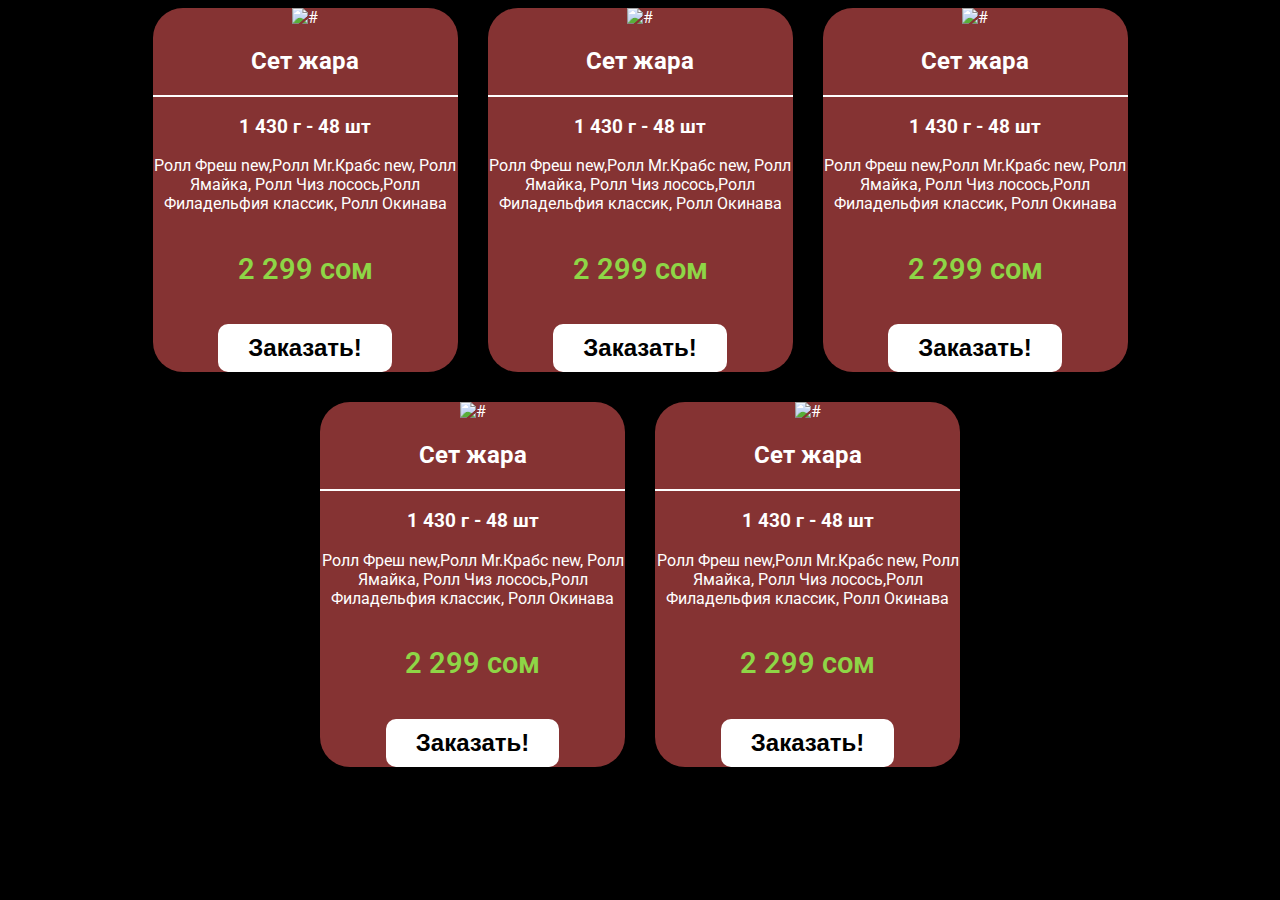
==== assets/html/catalog.html @ abd8f3fb "add catalog" ====
<!DOCTYPE html>
<html lang="en">

<head>
    <meta charset="UTF-8">
    <meta name="viewport" content="width=device-width, initial-scale=1.0">
    <title>Document</title>
    <link rel="stylesheet" href="../../css/style.css">
</head>

<body>
    <section class="catalog">
        <div class="container">
            <div class="catalog__content">
                <div class="catalog__set">
                    <img src="https://sushivesla.kg/assets/images/products/75/small/thumb-114-goods-photo-big-removebg-preview.png"
                        alt="#">
                    <h2>Сет жара</h2>
                    <div class="line"></div>
                    <h3>1 430 г - 48 шт</h3>
                    <p>Ролл Фреш new,Ролл Mr.Крабс new, Ролл Ямайка, Ролл Чиз лосось,Ролл Филадельфия классик, Ролл
                        Окинава</p>
                    <h4>2 299 сом</h4>
                    <button>Заказать!</button>
                </div>
                <div class="catalog__set">
                    <img src="https://sushivesla.kg/assets/images/products/75/small/thumb-114-goods-photo-big-removebg-preview.png"
                        alt="#">
                    <h2>Сет жара</h2>
                    <div class="line"></div>
                    <h3>1 430 г - 48 шт</h3>
                    <p>Ролл Фреш new,Ролл Mr.Крабс new, Ролл Ямайка, Ролл Чиз лосось,Ролл Филадельфия классик, Ролл
                        Окинава</p>
                    <h4>2 299 сом</h4>
                    <button>Заказать!</button>
                </div>
                <div class="catalog__set">
                    <img src="https://sushivesla.kg/assets/images/products/75/small/thumb-114-goods-photo-big-removebg-preview.png"
                        alt="#">
                    <h2>Сет жара</h2>
                    <div class="line"></div>
                    <h3>1 430 г - 48 шт</h3>
                    <p>Ролл Фреш new,Ролл Mr.Крабс new, Ролл Ямайка, Ролл Чиз лосось,Ролл Филадельфия классик, Ролл
                        Окинава</p>
                    <h4>2 299 сом</h4>
                    <button>Заказать!</button>
                </div>

                <div class="catalog__set">
                    <img src="https://sushivesla.kg/assets/images/products/75/small/thumb-114-goods-photo-big-removebg-preview.png"
                        alt="#">
                    <h2>Сет жара</h2>
                    <div class="line"></div>
                    <h3>1 430 г - 48 шт</h3>
                    <p>Ролл Фреш new,Ролл Mr.Крабс new, Ролл Ямайка, Ролл Чиз лосось,Ролл Филадельфия классик, Ролл
                        Окинава</p>
                    <h4>2 299 сом</h4>
                    <button>Заказать!</button>
                </div>
                <div class="catalog__set">
                    <img src="https://sushivesla.kg/assets/images/products/75/small/thumb-114-goods-photo-big-removebg-preview.png"
                        alt="#">
                    <h2>Сет жара</h2>
                    <div class="line"></div>
                    <h3>1 430 г - 48 шт</h3>
                    <p>Ролл Фреш new,Ролл Mr.Крабс new, Ролл Ямайка, Ролл Чиз лосось,Ролл Филадельфия классик, Ролл
                        Окинава</p>
                    <h4>2 299 сом</h4>
                    <button>Заказать!</button>
                </div>
            </div>
        </div>
    </section>
</body>

</html>
---- css/style.css ----
@import url("https://fonts.googleapis.com/css2?family=Roboto:ital,wght@0,100;0,300;0,400;0,500;0,700;0,900;1,100;1,300;1,400;1,500;1,700;1,900&display=swap");
.header {
  text-align: center;
  margin: 50px 0;
}
.header__logo {
  border-radius: 50%;
  width: 200px;
}
.header__wrapper {
  display: flex;
  flex-direction: column;
  align-items: center;
  gap: 10px;
  margin: 40px 0;
}
.header__wrapper img {
  width: 30px;
  height: 30px;
}
.header__wrapper a {
  width: 100%;
}
.header__wrapper button {
  display: flex;
  justify-content: center;
  align-items: center;
  gap: 20px;
  background: rgb(133, 51, 51);
  padding: 10px 100px;
  font-weight: 600;
  transition: 0.5s;
  width: 100%;
  font-size: 18px;
}
.header__wrapper button:hover {
  background: rgb(80, 30, 30);
}
.header__box {
  display: flex;
  justify-content: center;
  gap: 20px;
}
.header__box a {
  width: 100%;
}
.header__box button {
  display: flex;
  justify-content: center;
  align-items: center;
  gap: 20px;
  background: rgb(133, 51, 51);
  padding: 30px 0;
  font-weight: 600;
  transition: 0.5s;
  width: 100%;
}
.header__box button img {
  width: 50px;
}
.header__box button:hover {
  background: rgb(80, 30, 30);
}
@media (max-width: 470px) {
  .header__box {
    flex-wrap: wrap;
  }
}

body {
  background: #000;
  color: #fff;
  font-family: "Roboto";
}

.container {
  margin: 0 auto;
  max-width: 1720px;
}

button {
  cursor: pointer;
  color: #fff;
  border: none;
  border-radius: 10px;
}

a {
  text-decoration: none;
}

.best {
  margin: 50px 0;
}
.best__wrapper {
  display: flex;
  flex-wrap: wrap;
  justify-content: space-between;
  gap: 10px;
}
.best__info {
  text-align: center;
  background: rgb(133, 51, 51);
  width: 350px;
  padding: 15px 0;
  border-radius: 40px;
}

.questions__info p {
  max-height: 0;
  overflow: hidden;
  transition: max-height 0.3s ease-out, padding 0.3s ease-out;
  padding: 0;
  font-size: 22px;
  margin: 0;
}
.questions__info.active p {
  max-height: 50px;
  padding: 10px 0;
}
.questions__info h4 {
  cursor: pointer;
  font-size: 25px;
}

.catalog__content {
  display: flex;
  gap: 30px;
  flex-wrap: wrap;
  justify-content: center;
}
.catalog__set {
  width: 305px;
  border-radius: 30px;
  background: rgb(133, 51, 51);
  text-align: center;
}
.catalog__set h4 {
  font-size: 29px;
  font-weight: 600;
  color: rgb(142, 214, 70);
}
.catalog__set button {
  background: #fff;
  color: #000;
  font-weight: 700;
  font-size: 24px;
  padding: 10px 30px;
  transition: 0.5s;
}
.catalog__set button:hover {
  background: #000;
  color: #fff;
}
.catalog .line {
  border: solid 1px #fff;
}/*# sourceMappingURL=style.css.map */
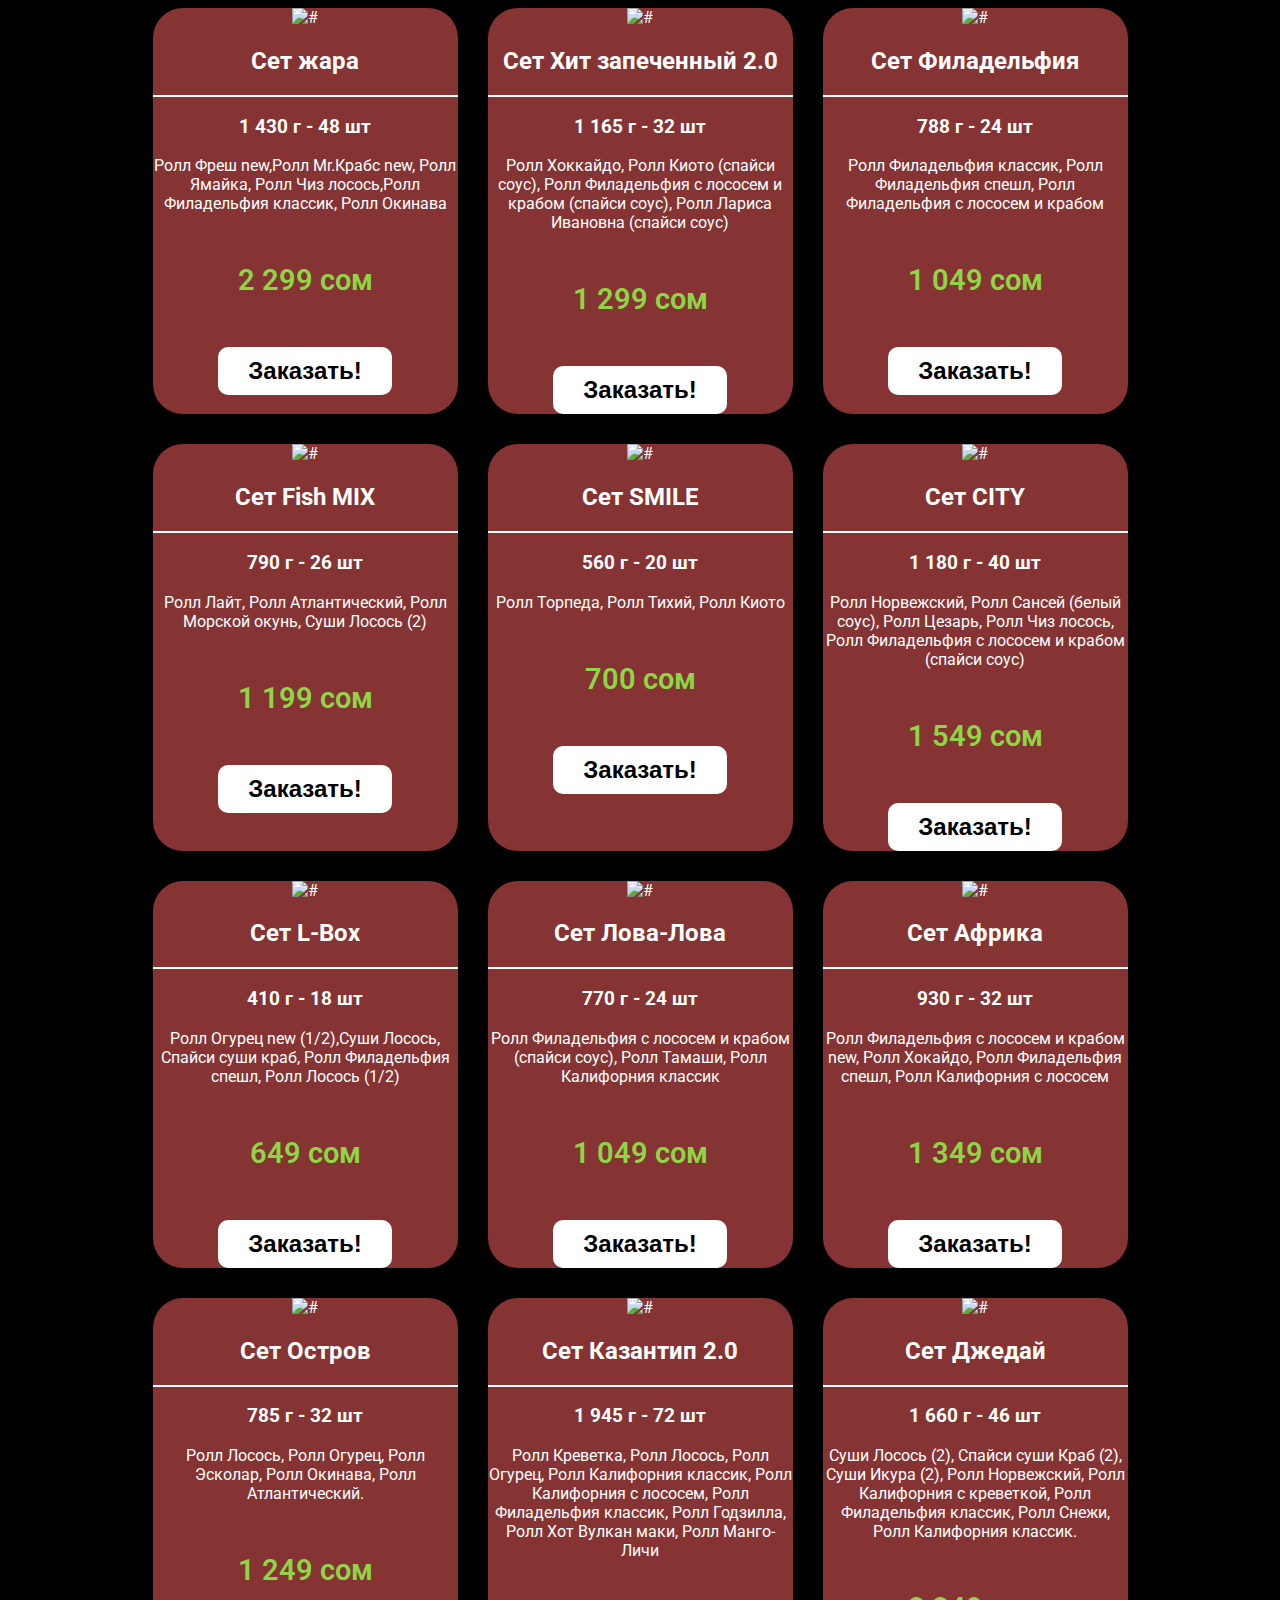
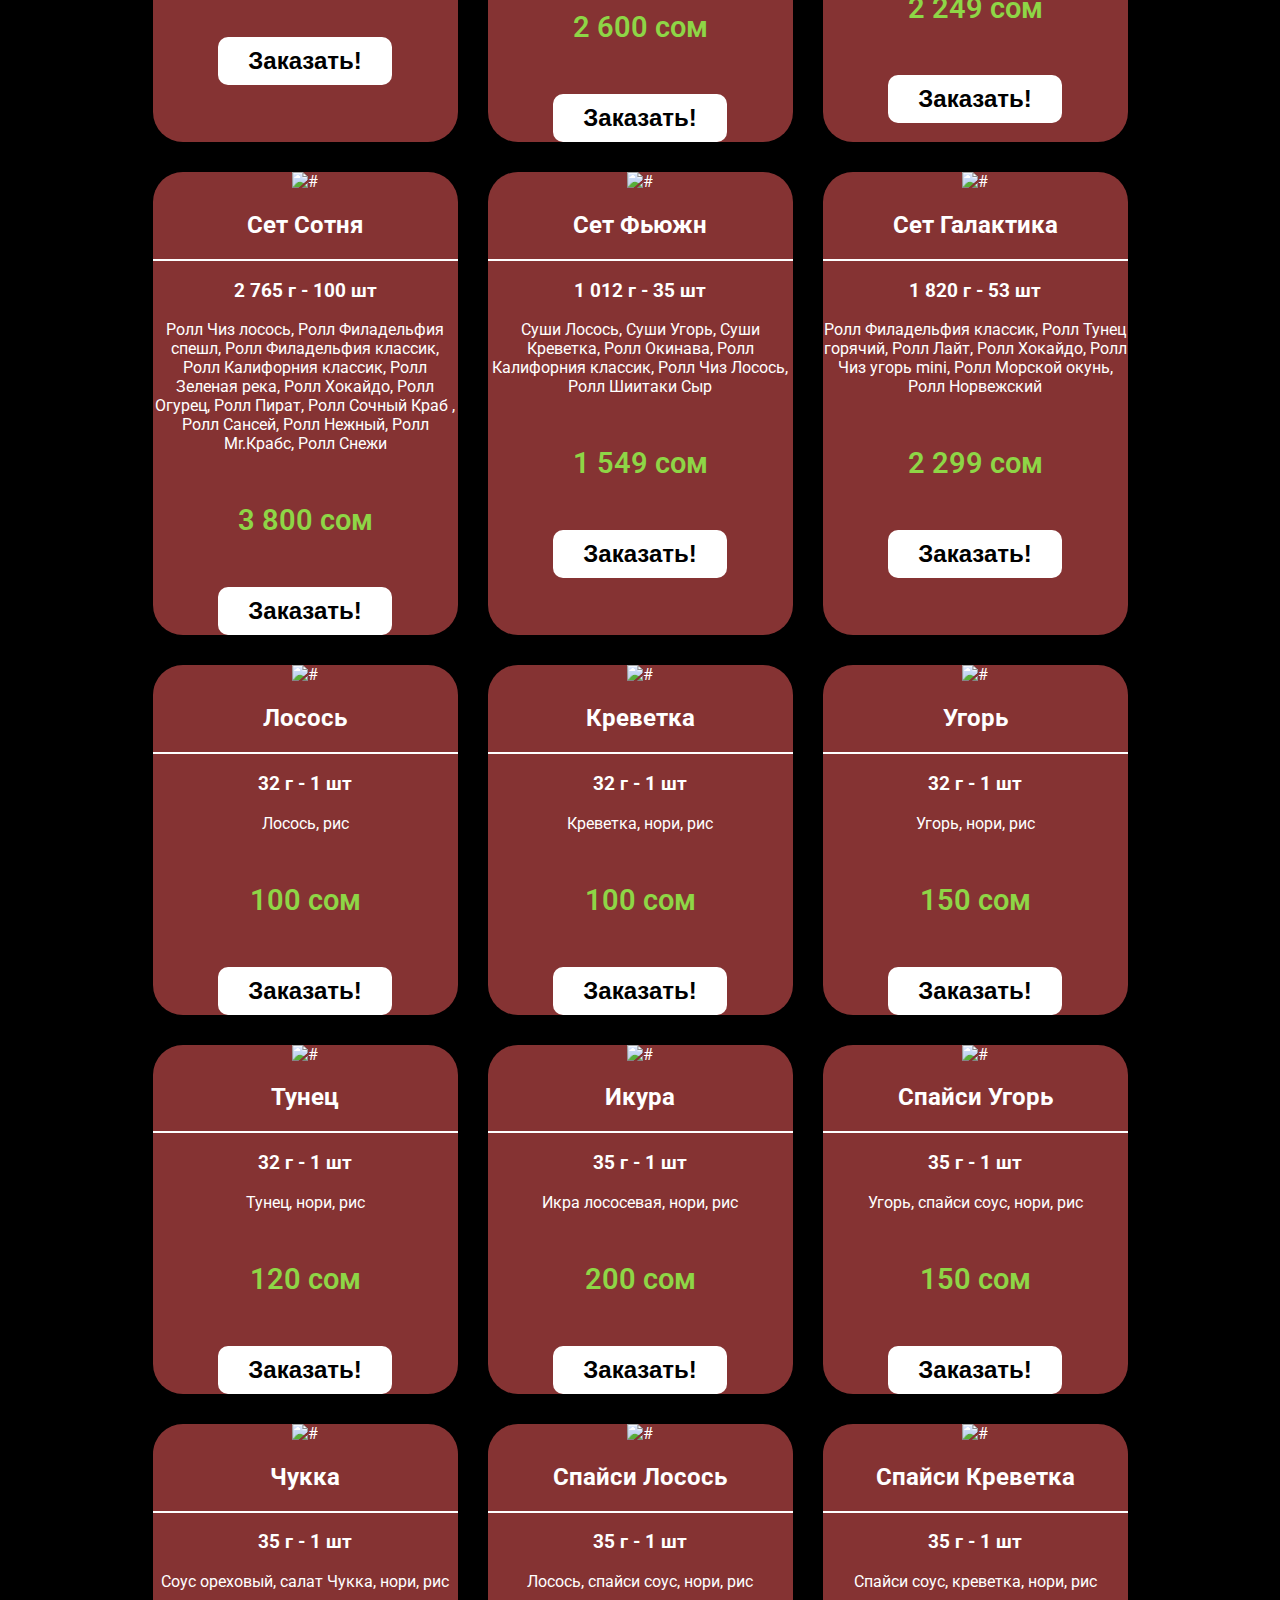
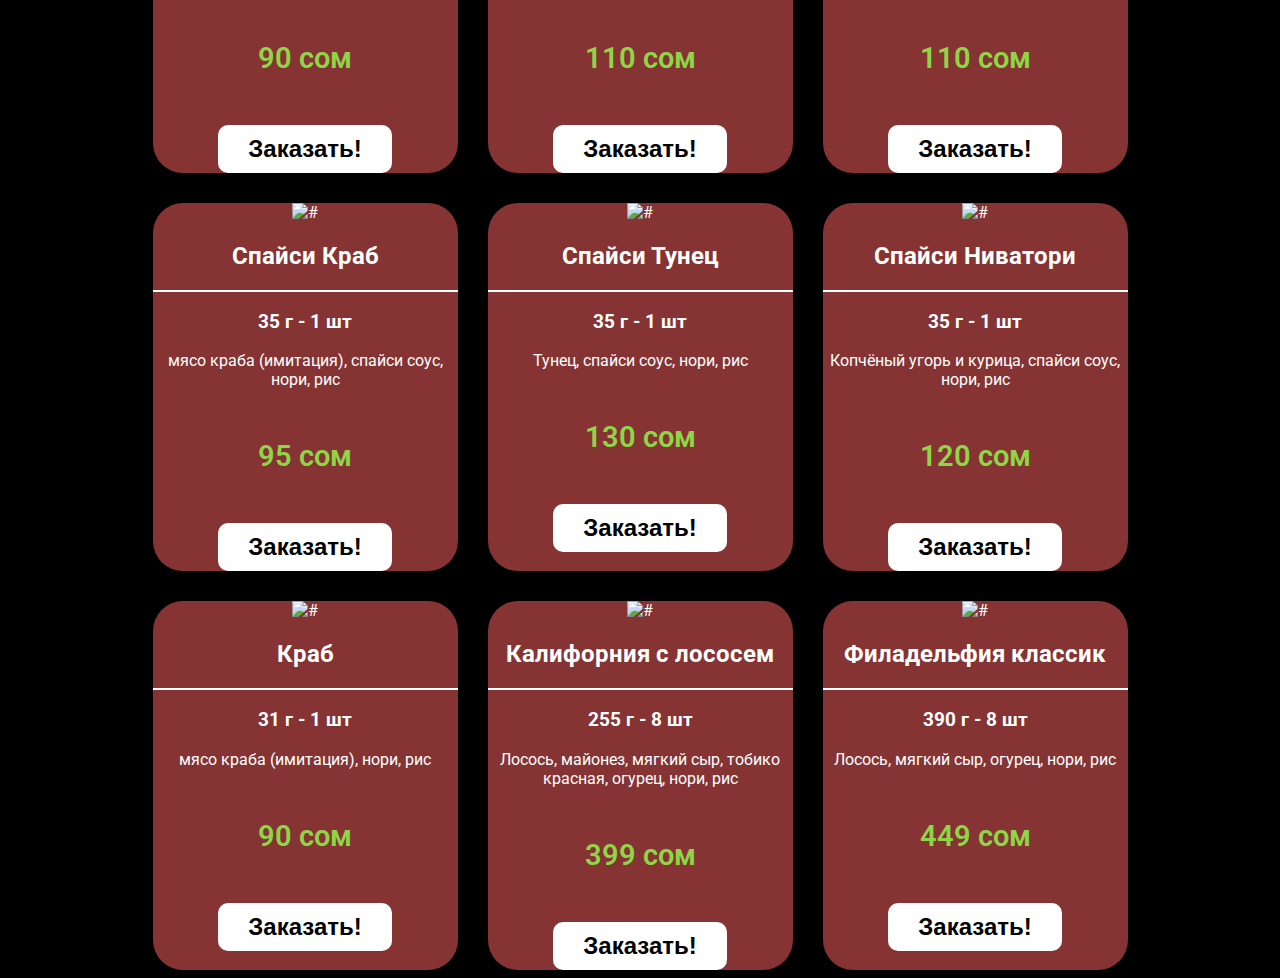
==== commit 6df8a2ab: "add + catalog" ====
--- a/assets/html/catalog.html
+++ b/assets/html/catalog.html
@@ -24,48 +24,293 @@
                     <button>Заказать!</button>
                 </div>
                 <div class="catalog__set">
-                    <img src="https://sushivesla.kg/assets/images/products/75/small/thumb-114-goods-photo-big-removebg-preview.png"
-                        alt="#">
-                    <h2>Сет жара</h2>
-                    <div class="line"></div>
-                    <h3>1 430 г - 48 шт</h3>
-                    <p>Ролл Фреш new,Ролл Mr.Крабс new, Ролл Ямайка, Ролл Чиз лосось,Ролл Филадельфия классик, Ролл
-                        Окинава</p>
+                    <img src="https://sushivesla.kg/assets/images/products/21/small/5cdad0edaa6bd.png"
+                        alt="#">
+                    <h2>Сет Хит запеченный 2.0</h2>
+                    <div class="line"></div>
+                    <h3>1 165 г - 32 шт</h3>
+                    <p>Ролл Хоккайдо, Ролл Киото (спайси соус), Ролл Филадельфия с лососем и крабом (спайси соус), Ролл Лариса Ивановна (спайси соус)</p>
+                    <h4>1 299 сом</h4>
+                    <button>Заказать!</button>
+                </div>
+                <div class="catalog__set">
+                    <img src="https://sushivesla.kg/assets/images/products/22/small/thumb-234-goods-photo-big-removebg-preview.png"
+                        alt="#">
+                    <h2>Сет Филадельфия</h2>
+                    <div class="line"></div>
+                    <h3>788 г - 24 шт</h3>
+                    <p>Ролл Филадельфия классик, Ролл Филадельфия спешл, Ролл Филадельфия с лососем и крабом</p>
+                    <h4>1 049 сом</h4>
+                    <button>Заказать!</button>
+                </div>
+                <div class="catalog__set">
+                    <img src="https://sushivesla.kg/assets/images/products/23/1788065d8bec8185e3cac485a51f8f9b.png"
+                        alt="#">
+                    <h2>Сет Fish MIX</h2>
+                    <div class="line"></div>
+                    <h3>790 г - 26 шт</h3>
+                    <p>Ролл Лайт, Ролл Атлантический, Ролл Морской окунь, Суши Лосось (2)</p>
+                    <h4>1 199 сом</h4>
+                    <button>Заказать!</button>
+                </div>
+                <div class="catalog__set">
+                    <img src="https://sushivesla.kg/assets/images/products/25/thumb-140-goods-photo-big.png"
+                        alt="#">
+                    <h2>Сет SMILE</h2>
+                    <div class="line"></div>
+                    <h3>560 г - 20 шт</h3>
+                    <p>Ролл Торпеда, Ролл Тихий, Ролл Киото</p>
+                    <h4>700 сом</h4>
+                    <button>Заказать!</button>
+                </div>
+                <div class="catalog__set">
+                    <img src="https://sushivesla.kg/assets/images/products/28/76742c3da73b045b7543d9935eb6b8ff.png"
+                        alt="#">
+                    <h2>Сет CITY</h2>
+                    <div class="line"></div>
+                    <h3>1 180 г - 40 шт</h3>
+                    <p>Ролл Норвежский, Ролл Сансей (белый соус), Ролл Цезарь, Ролл Чиз лосось, Ролл Филадельфия с лососем и крабом (спайси соус)</p>
+                    <h4>1 549 сом</h4>
+                    <button>Заказать!</button>
+                </div>
+                <div class="catalog__set">
+                    <img src="https://sushivesla.kg/assets/images/products/70/thumb-228-goods-photo-big-removebg-preview.png"
+                        alt="#">
+                    <h2>Сет L-Box</h2>
+                    <div class="line"></div>
+                    <h3>410 г - 18 шт</h3>
+                    <p>Ролл Огурец new (1/2),Суши Лосось, Спайси суши краб, Ролл Филадельфия спешл, Ролл Лосось (1/2)</p>
+                    <h4>649 сом</h4>
+                    <button>Заказать!</button>
+                </div>
+                <div class="catalog__set">
+                    <img src="https://sushivesla.kg/assets/images/products/71/thumb-230-goods-photo-big-removebg-preview.png"
+                        alt="#">
+                    <h2>Сет Лова-Лова</h2>
+                    <div class="line"></div>
+                    <h3>770 г - 24 шт</h3>
+                    <p>Ролл Филадельфия с лососем и крабом (спайси соус), Ролл Тамаши, Ролл Калифорния классик</p>
+                    <h4>1 049 сом</h4>
+                    <button>Заказать!</button>
+                </div>
+                <div class="catalog__set">
+                    <img src="https://sushivesla.kg/assets/images/products/72/thumb-232-goods-photo-big-removebg-preview.png"
+                        alt="#">
+                    <h2>Сет Африка</h2>
+                    <div class="line"></div>
+                    <h3>930 г - 32 шт</h3>
+                    <p>Ролл Филадельфия с лососем и крабом new, Ролл Хокайдо, Ролл Филадельфия спешл, Ролл Калифорния с лососем</p>
+                    <h4>1 349 сом</h4>
+                    <button>Заказать!</button>
+                </div>
+                <div class="catalog__set">
+                    <img src="https://sushivesla.kg/assets/images/products/73/thumb-99-goods-photo-big-removebg-preview.png"
+                        alt="#">
+                    <h2>Сет Остров</h2>
+                    <div class="line"></div>
+                    <h3>785 г - 32 шт</h3>
+                    <p>Ролл Лосось, Ролл Огурец, Ролл Эсколар, Ролл Окинава, Ролл Атлантический.</p>
+                    <h4>1 249 сом</h4>
+                    <button>Заказать!</button>
+                </div>
+                <div class="catalog__set">
+                    <img src="https://sushivesla.kg/assets/images/products/76/thumb-266-goods-photo-big-removebg-preview.png"
+                        alt="#">
+                    <h2>Сет Казантип 2.0</h2>
+                    <div class="line"></div>
+                    <h3>1 945 г - 72 шт</h3>
+                    <p>Ролл Креветка, Ролл Лосось, Ролл Огурец, Ролл Калифорния классик, Ролл Калифорния с лососем, Ролл Филадельфия классик, Ролл Годзилла, Ролл Хот Вулкан маки, Ролл Манго-Личи</p>
+                    <h4>2 600 сом</h4>
+                    <button>Заказать!</button>
+                </div>
+                <div class="catalog__set">
+                    <img src="https://sushivesla.kg/assets/images/products/77/thumb-117-goods-photo-big-removebg-preview.png"
+                        alt="#">
+                    <h2>Сет Джедай</h2>
+                    <div class="line"></div>
+                    <h3>1 660 г - 46 шт</h3>
+                    <p>Суши Лосось (2), Спайси суши Краб (2), Суши Икура (2), Ролл Норвежский, Ролл Калифорния с креветкой, Ролл Филадельфия классик, Ролл Снежи, Ролл Калифорния классик.</p>
+                    <h4>2 249 сом</h4>
+                    <button>Заказать!</button>
+                </div>
+                <div class="catalog__set">
+                    <img src="https://sushivesla.kg/assets/images/products/79/thumb-229-goods-photo-big-removebg-preview.png"
+                        alt="#">
+                    <h2>Сет Сотня</h2>
+                    <div class="line"></div>
+                    <h3>2 765 г - 100 шт</h3>
+                    <p>Ролл Чиз лосось, Ролл Филадельфия спешл, Ролл Филадельфия классик, Ролл Калифорния классик, Ролл Зеленая река, Ролл Хокайдо, Ролл Огурец, Ролл Пират, Ролл Сочный Краб , Ролл Сансей, Ролл Нежный, Ролл Mr.Крабс, Ролл Снежи</p>
+                    <h4>3 800 сом</h4>
+                    <button>Заказать!</button>
+                </div>
+                <div class="catalog__set">
+                    <img src="https://sushivesla.kg/assets/images/products/80/thumb-124-goods-photo-big-removebg-preview.png"
+                        alt="#">
+                    <h2>Сет Фьюжн</h2>
+                    <div class="line"></div>
+                    <h3>1 012 г - 35 шт</h3>
+                    <p>Суши Лосось, Суши Угорь, Суши Креветка, Ролл Окинава, Ролл Калифорния классик, Ролл Чиз Лосось, Ролл Шиитаки Сыр</p>
+                    <h4>1 549 сом</h4>
+                    <button>Заказать!</button>
+                </div>
+                <div class="catalog__set">
+                    <img src="https://sushivesla.kg/assets/images/products/81/thumb-204-goods-photo-big-removebg-preview.png"
+                        alt="#">
+                    <h2>Сет Галактика</h2>
+                    <div class="line"></div>
+                    <h3>1 820 г - 53 шт</h3>
+                    <p>Ролл Филадельфия классик, Ролл Тунец горячий, Ролл Лайт, Ролл Хокайдо, Ролл Чиз угорь mini, Ролл Морской окунь, Ролл Норвежский</p>
                     <h4>2 299 сом</h4>
                     <button>Заказать!</button>
                 </div>
                 <div class="catalog__set">
-                    <img src="https://sushivesla.kg/assets/images/products/75/small/thumb-114-goods-photo-big-removebg-preview.png"
-                        alt="#">
-                    <h2>Сет жара</h2>
-                    <div class="line"></div>
-                    <h3>1 430 г - 48 шт</h3>
-                    <p>Ролл Фреш new,Ролл Mr.Крабс new, Ролл Ямайка, Ролл Чиз лосось,Ролл Филадельфия классик, Ролл
-                        Окинава</p>
-                    <h4>2 299 сом</h4>
-                    <button>Заказать!</button>
-                </div>
-
-                <div class="catalog__set">
-                    <img src="https://sushivesla.kg/assets/images/products/75/small/thumb-114-goods-photo-big-removebg-preview.png"
-                        alt="#">
-                    <h2>Сет жара</h2>
-                    <div class="line"></div>
-                    <h3>1 430 г - 48 шт</h3>
-                    <p>Ролл Фреш new,Ролл Mr.Крабс new, Ролл Ямайка, Ролл Чиз лосось,Ролл Филадельфия классик, Ролл
-                        Окинава</p>
-                    <h4>2 299 сом</h4>
-                    <button>Заказать!</button>
-                </div>
-                <div class="catalog__set">
-                    <img src="https://sushivesla.kg/assets/images/products/75/small/thumb-114-goods-photo-big-removebg-preview.png"
-                        alt="#">
-                    <h2>Сет жара</h2>
-                    <div class="line"></div>
-                    <h3>1 430 г - 48 шт</h3>
-                    <p>Ролл Фреш new,Ролл Mr.Крабс new, Ролл Ямайка, Ролл Чиз лосось,Ролл Филадельфия классик, Ролл
-                        Окинава</p>
-                    <h4>2 299 сом</h4>
+                    <img src="https://sushivesla.kg/assets/images/products/32/sushislososem-570x570.png"
+                        alt="#">
+                    <h2>Лосось</h2>
+                    <div class="line"></div>
+                    <h3>32 г - 1 шт</h3>
+                    <p>Лосось, рис</p>
+                    <h4>100 сом</h4>
+                    <button>Заказать!</button>
+                </div>
+                <div class="catalog__set">
+                    <img src="https://sushivesla.kg/assets/images/products/34/format-153.png"
+                        alt="#">
+                    <h2>Креветка</h2>
+                    <div class="line"></div>
+                    <h3>32 г - 1 шт</h3>
+                    <p>Креветка, нори, рис</p>
+                    <h4>100 сом</h4>
+                    <button>Заказать!</button>
+                </div>
+                <div class="catalog__set">
+                    <img src="https://sushivesla.kg/assets/images/products/35/253158050003212.png"
+                        alt="#">
+                    <h2>Угорь</h2>
+                    <div class="line"></div>
+                    <h3>32 г - 1 шт</h3>
+                    <p>Угорь, нори, рис</p>
+                    <h4>150 сом</h4>
+                    <button>Заказать!</button>
+                </div>
+                <div class="catalog__set">
+                    <img src="https://sushivesla.kg/assets/images/products/36/825322-1543780418.5883-original.png"
+                        alt="#">
+                    <h2>Тунец</h2>
+                    <div class="line"></div>
+                    <h3>32 г - 1 шт</h3>
+                    <p>Тунец, нори, рис</p>
+                    <h4>120 сом</h4>
+                    <button>Заказать!</button>
+                </div>
+                <div class="catalog__set">
+                    <img src="https://sushivesla.kg/assets/images/products/37/ikura-sushi.png"
+                        alt="#">
+                    <h2>Икура</h2>
+                    <div class="line"></div>
+                    <h3>35 г - 1 шт</h3>
+                    <p>Икра лососевая, нори, рис</p>
+                    <h4>200 сом</h4>
+                    <button>Заказать!</button>
+                </div>
+                <div class="catalog__set">
+                    <img src="https://sushivesla.kg/assets/images/products/38/423423423.png"
+                        alt="#">
+                    <h2>Спайси Угорь</h2>
+                    <div class="line"></div>
+                    <h3>35 г - 1 шт</h3>
+                    <p>Угорь, спайси соус, нори, рис</p>
+                    <h4>150 сом</h4>
+                    <button>Заказать!</button>
+                </div>
+                <div class="catalog__set">
+                    <img src="https://sushivesla.kg/assets/images/products/39/3423532423.png"
+                        alt="#">
+                    <h2>Чукка</h2>
+                    <div class="line"></div>
+                    <h3>35 г - 1 шт</h3>
+                    <p>Соус ореховый, салат Чукка, нори, рис</p>
+                    <h4>90 сом</h4>
+                    <button>Заказать!</button>
+                </div>
+                <div class="catalog__set">
+                    <img src="https://sushivesla.kg/assets/images/products/40/spajs-sushi-s-lososem.jpg.png"
+                        alt="#">
+                    <h2>Спайси Лосось</h2>
+                    <div class="line"></div>
+                    <h3>35 г - 1 шт</h3>
+                    <p>Лосось, спайси соус, нори, рис</p>
+                    <h4>110 сом</h4>
+                    <button>Заказать!</button>
+                </div>
+                <div class="catalog__set">
+                    <img src="https://sushivesla.kg/assets/images/products/41/small/5345345345.png"
+                        alt="#">
+                    <h2>Спайси Креветка</h2>
+                    <div class="line"></div>
+                    <h3>35 г - 1 шт</h3>
+                    <p>Спайси соус, креветка, нори, рис</p>
+                    <h4>110 сом</h4>
+                    <button>Заказать!</button>
+                </div>
+                <div class="catalog__set">
+                    <img src="https://sushivesla.kg/assets/images/products/42/small/1-17.png"
+                        alt="#">
+                    <h2>Спайси Краб</h2>
+                    <div class="line"></div>
+                    <h3>35 г - 1 шт</h3>
+                    <p>мясо краба (имитация), спайси соус, нори, рис</p>
+                    <h4>95 сом</h4>
+                    <button>Заказать!</button>
+                </div>
+                <div class="catalog__set">
+                    <img src="https://sushivesla.kg/assets/images/products/43/small/1123-maguro-karami.png"
+                        alt="#">
+                    <h2>Спайси Тунец</h2>
+                    <div class="line"></div>
+                    <h3>35 г - 1 шт</h3>
+                    <p>Тунец, спайси соус, нори, рис</p>
+                    <h4>130 сом</h4>
+                    <button>Заказать!</button>
+                </div>
+                <div class="catalog__set">
+                    <img src="https://sushivesla.kg/assets/images/products/44/small/thumb-178-goods-photo-big.png"
+                        alt="#">
+                    <h2>Спайси Ниватори</h2>
+                    <div class="line"></div>
+                    <h3>35 г - 1 шт</h3>
+                    <p>Копчёный угорь и курица, спайси соус, нори, рис</p>
+                    <h4>120 сом</h4>
+                    <button>Заказать!</button>
+                </div>
+                <div class="catalog__set">
+                    <img src="https://sushivesla.kg/assets/images/products/45/small/thumb-179-goods-photo-big.png"
+                        alt="#">
+                    <h2>Краб</h2>
+                    <div class="line"></div>
+                    <h3>31 г - 1 шт</h3>
+                    <p>мясо краба (имитация), нори, рис</p>
+                    <h4>90 сом</h4>
+                    <button>Заказать!</button>
+                </div>
+                <div class="catalog__set">
+                    <img src="https://sushivesla.kg/assets/images/products/26/small/thumb-42-goods-photo-big-removebg-preview.png"
+                        alt="#">
+                    <h2>Калифорния с лососем</h2>
+                    <div class="line"></div>
+                    <h3>255 г - 8 шт</h3>
+                    <p>Лосось, майонез, мягкий сыр, тобико красная, огурец, нори, рис</p>
+                    <h4>399 сом</h4>
+                    <button>Заказать!</button>
+                </div>
+                <div class="catalog__set">
+                    <img src="https://sushivesla.kg/assets/images/products/27/small/thumb-40-goods-photo-big-removebg-preview.png"
+                        alt="#">
+                    <h2>Филадельфия классик</h2>
+                    <div class="line"></div>
+                    <h3>390 г - 8 шт</h3>
+                    <p>Лосось, мягкий сыр, огурец, нори, рис</p>
+                    <h4>449 сом</h4>
                     <button>Заказать!</button>
                 </div>
             </div>
--- a/css/style.css
+++ b/css/style.css
@@ -89,14 +89,18 @@
   text-decoration: none;
 }
 
+h4 {
+  margin: 50px 0;
+}
+
 .best {
   margin: 50px 0;
 }
 .best__wrapper {
   display: flex;
   flex-wrap: wrap;
-  justify-content: space-between;
-  gap: 10px;
+  justify-content: center;
+  gap: 50px;
 }
 .best__info {
   text-align: center;
@@ -152,6 +156,9 @@
   background: #000;
   color: #fff;
 }
+.catalog__set img {
+  width: 200px;
+}
 .catalog .line {
   border: solid 1px #fff;
 }/*# sourceMappingURL=style.css.map */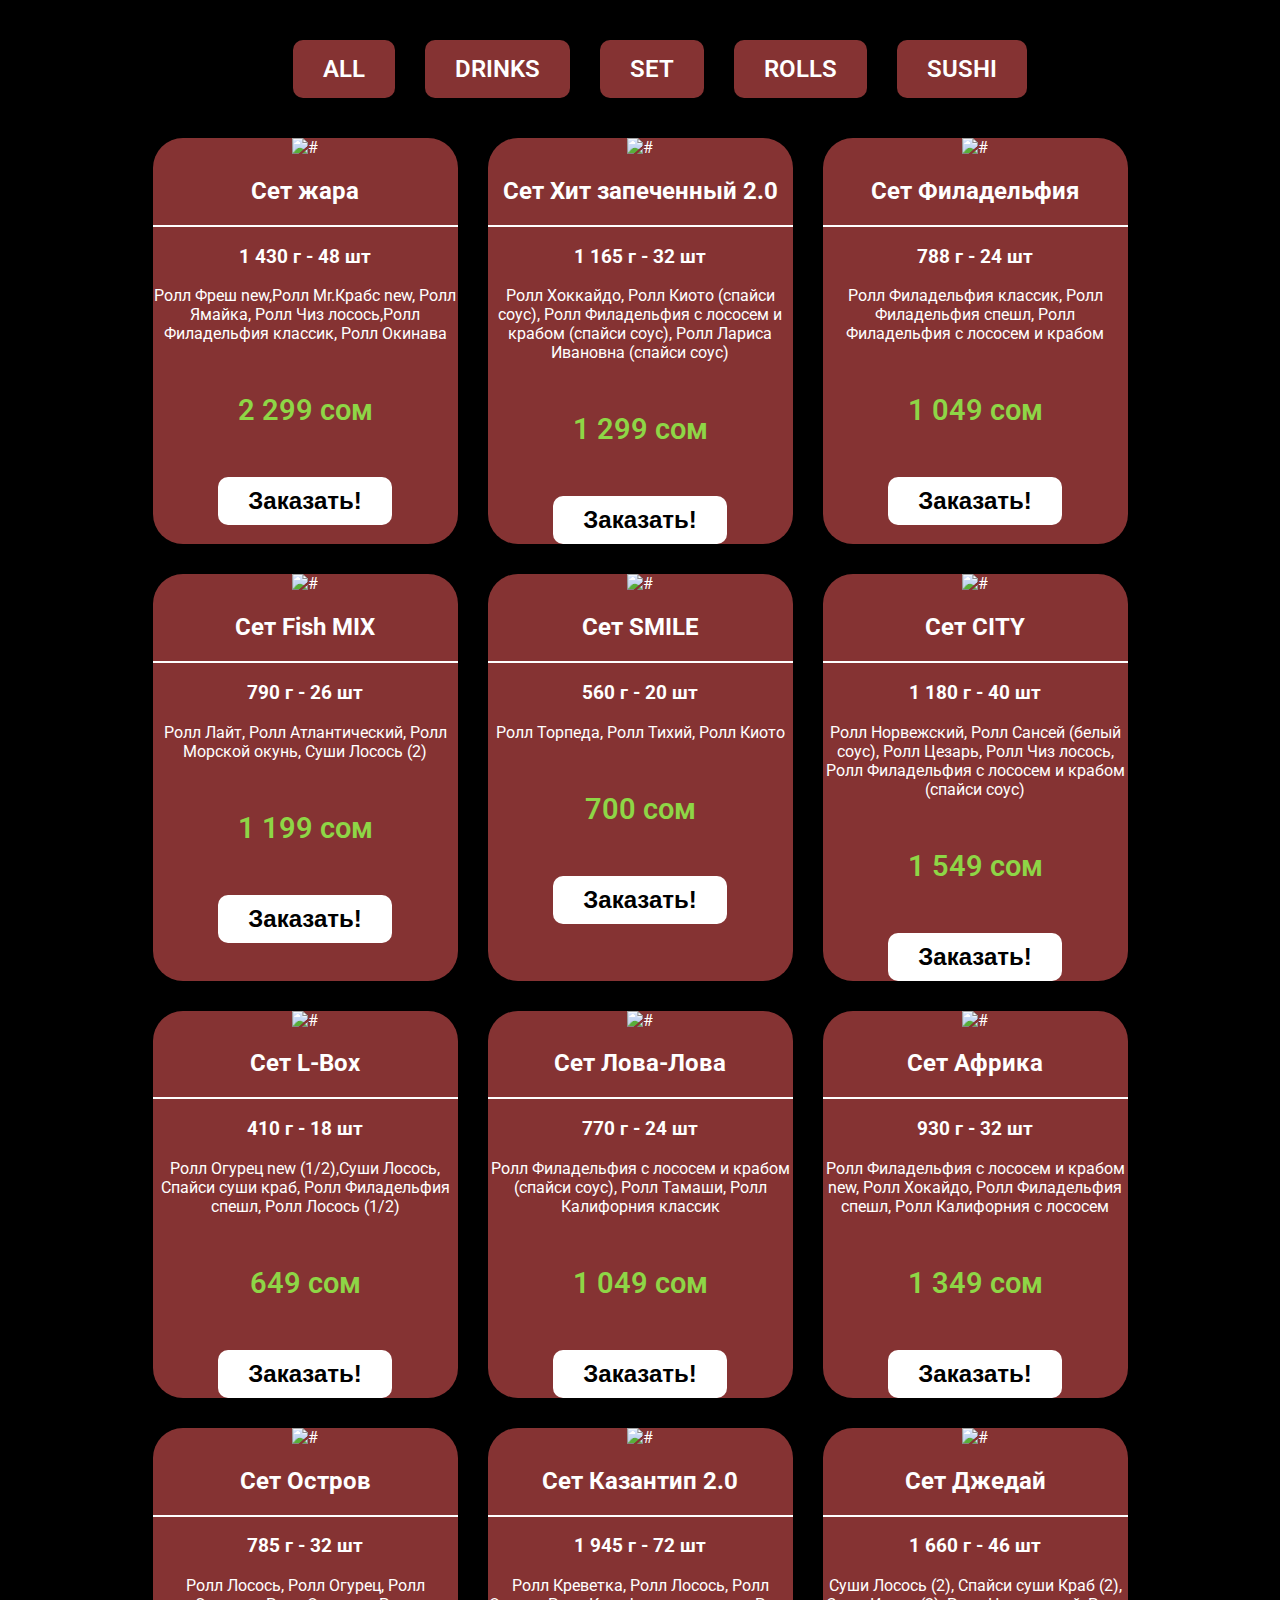
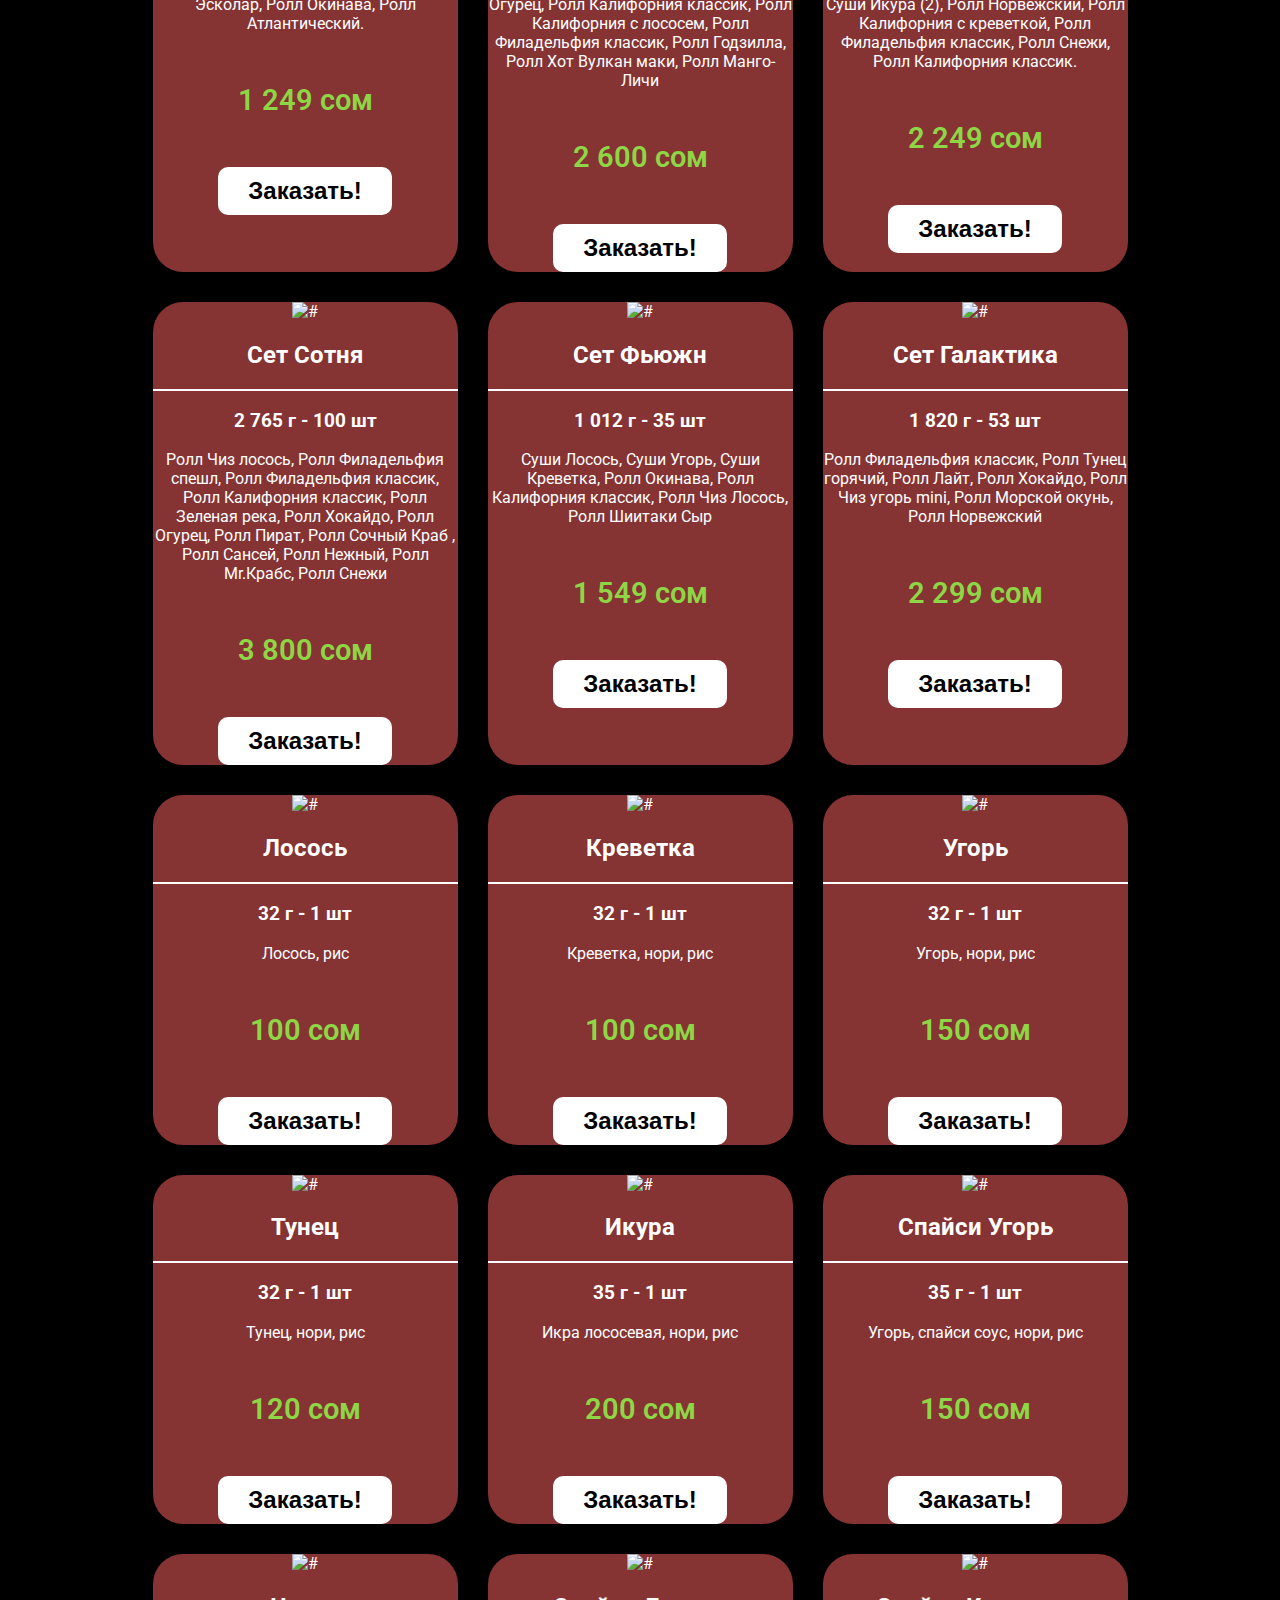
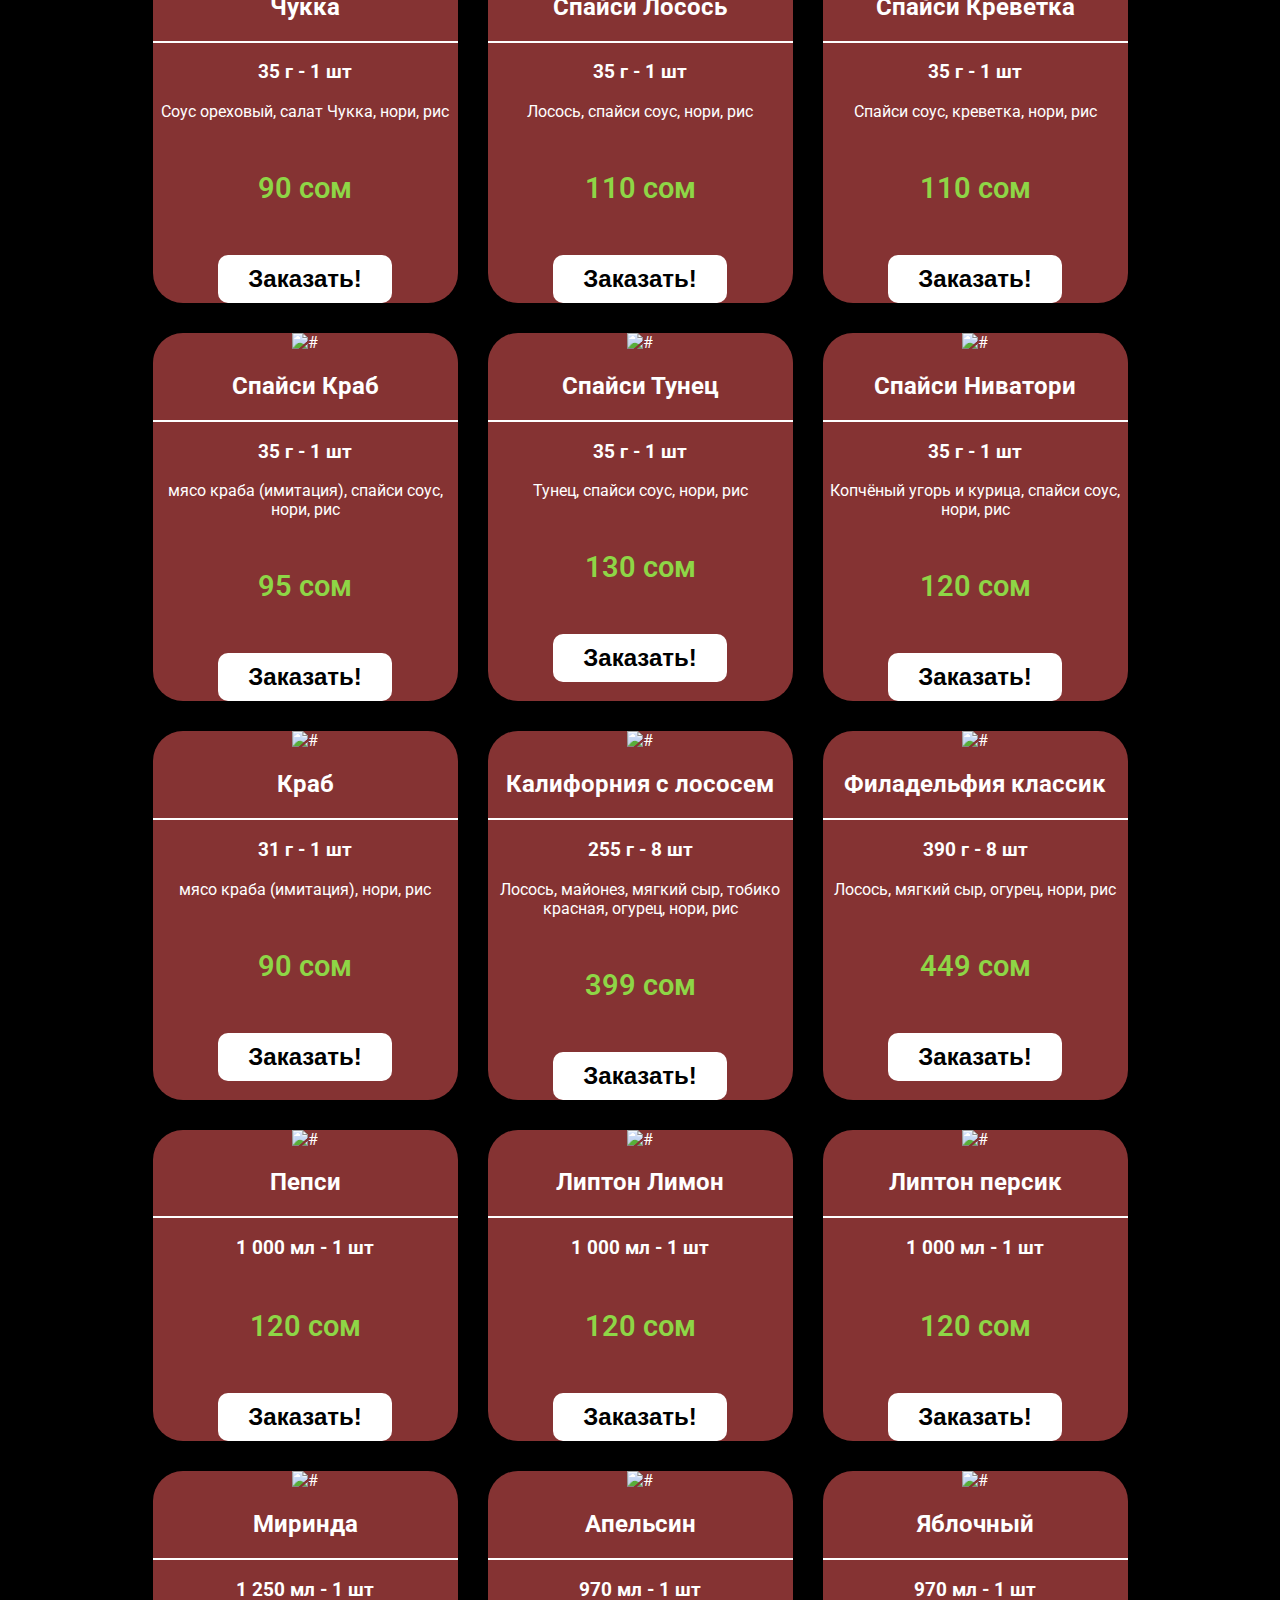
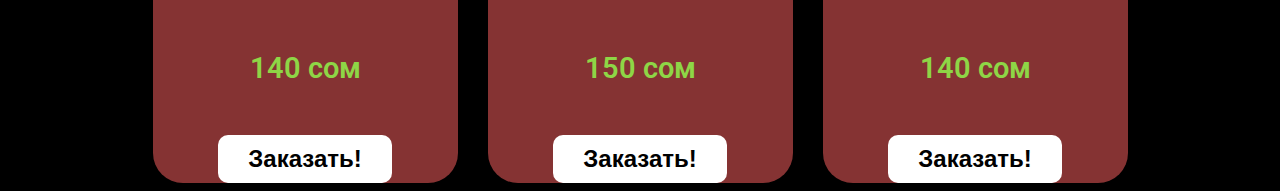
==== commit dc56972e: "add filter" ====
--- a/assets/html/catalog.html
+++ b/assets/html/catalog.html
@@ -11,8 +11,15 @@
 <body>
     <section class="catalog">
         <div class="container">
+            <ul class="catalog__list">
+                <li class="catalog__item active" data-id="all">ALL</li>
+                <li class="catalog__item" data-id="drinks">DRINKS</li>
+                <li class="catalog__item" data-id="set">SET</li>
+                <li class="catalog__item" data-id="rolls">ROLLS</li>
+                <li class="catalog__item" data-id="sushi">SUSHI</li>
+            </ul>
             <div class="catalog__content">
-                <div class="catalog__set">
+                <div class="catalog__set set">
                     <img src="https://sushivesla.kg/assets/images/products/75/small/thumb-114-goods-photo-big-removebg-preview.png"
                         alt="#">
                     <h2>Сет жара</h2>
@@ -23,7 +30,7 @@
                     <h4>2 299 сом</h4>
                     <button>Заказать!</button>
                 </div>
-                <div class="catalog__set">
+                <div class="catalog__set set">
                     <img src="https://sushivesla.kg/assets/images/products/21/small/5cdad0edaa6bd.png"
                         alt="#">
                     <h2>Сет Хит запеченный 2.0</h2>
@@ -33,7 +40,7 @@
                     <h4>1 299 сом</h4>
                     <button>Заказать!</button>
                 </div>
-                <div class="catalog__set">
+                <div class="catalog__set set">
                     <img src="https://sushivesla.kg/assets/images/products/22/small/thumb-234-goods-photo-big-removebg-preview.png"
                         alt="#">
                     <h2>Сет Филадельфия</h2>
@@ -43,7 +50,7 @@
                     <h4>1 049 сом</h4>
                     <button>Заказать!</button>
                 </div>
-                <div class="catalog__set">
+                <div class="catalog__set set">
                     <img src="https://sushivesla.kg/assets/images/products/23/1788065d8bec8185e3cac485a51f8f9b.png"
                         alt="#">
                     <h2>Сет Fish MIX</h2>
@@ -53,7 +60,7 @@
                     <h4>1 199 сом</h4>
                     <button>Заказать!</button>
                 </div>
-                <div class="catalog__set">
+                <div class="catalog__set set">
                     <img src="https://sushivesla.kg/assets/images/products/25/thumb-140-goods-photo-big.png"
                         alt="#">
                     <h2>Сет SMILE</h2>
@@ -63,7 +70,7 @@
                     <h4>700 сом</h4>
                     <button>Заказать!</button>
                 </div>
-                <div class="catalog__set">
+                <div class="catalog__set set">
                     <img src="https://sushivesla.kg/assets/images/products/28/76742c3da73b045b7543d9935eb6b8ff.png"
                         alt="#">
                     <h2>Сет CITY</h2>
@@ -73,7 +80,7 @@
                     <h4>1 549 сом</h4>
                     <button>Заказать!</button>
                 </div>
-                <div class="catalog__set">
+                <div class="catalog__set set">
                     <img src="https://sushivesla.kg/assets/images/products/70/thumb-228-goods-photo-big-removebg-preview.png"
                         alt="#">
                     <h2>Сет L-Box</h2>
@@ -83,7 +90,7 @@
                     <h4>649 сом</h4>
                     <button>Заказать!</button>
                 </div>
-                <div class="catalog__set">
+                <div class="catalog__set set">
                     <img src="https://sushivesla.kg/assets/images/products/71/thumb-230-goods-photo-big-removebg-preview.png"
                         alt="#">
                     <h2>Сет Лова-Лова</h2>
@@ -93,7 +100,7 @@
                     <h4>1 049 сом</h4>
                     <button>Заказать!</button>
                 </div>
-                <div class="catalog__set">
+                <div class="catalog__set set">
                     <img src="https://sushivesla.kg/assets/images/products/72/thumb-232-goods-photo-big-removebg-preview.png"
                         alt="#">
                     <h2>Сет Африка</h2>
@@ -103,7 +110,7 @@
                     <h4>1 349 сом</h4>
                     <button>Заказать!</button>
                 </div>
-                <div class="catalog__set">
+                <div class="catalog__set set">
                     <img src="https://sushivesla.kg/assets/images/products/73/thumb-99-goods-photo-big-removebg-preview.png"
                         alt="#">
                     <h2>Сет Остров</h2>
@@ -113,7 +120,7 @@
                     <h4>1 249 сом</h4>
                     <button>Заказать!</button>
                 </div>
-                <div class="catalog__set">
+                <div class="catalog__set set">
                     <img src="https://sushivesla.kg/assets/images/products/76/thumb-266-goods-photo-big-removebg-preview.png"
                         alt="#">
                     <h2>Сет Казантип 2.0</h2>
@@ -123,7 +130,7 @@
                     <h4>2 600 сом</h4>
                     <button>Заказать!</button>
                 </div>
-                <div class="catalog__set">
+                <div class="catalog__set set">
                     <img src="https://sushivesla.kg/assets/images/products/77/thumb-117-goods-photo-big-removebg-preview.png"
                         alt="#">
                     <h2>Сет Джедай</h2>
@@ -133,7 +140,7 @@
                     <h4>2 249 сом</h4>
                     <button>Заказать!</button>
                 </div>
-                <div class="catalog__set">
+                <div class="catalog__set set">
                     <img src="https://sushivesla.kg/assets/images/products/79/thumb-229-goods-photo-big-removebg-preview.png"
                         alt="#">
                     <h2>Сет Сотня</h2>
@@ -143,7 +150,7 @@
                     <h4>3 800 сом</h4>
                     <button>Заказать!</button>
                 </div>
-                <div class="catalog__set">
+                <div class="catalog__set set">
                     <img src="https://sushivesla.kg/assets/images/products/80/thumb-124-goods-photo-big-removebg-preview.png"
                         alt="#">
                     <h2>Сет Фьюжн</h2>
@@ -153,7 +160,7 @@
                     <h4>1 549 сом</h4>
                     <button>Заказать!</button>
                 </div>
-                <div class="catalog__set">
+                <div class="catalog__set set">
                     <img src="https://sushivesla.kg/assets/images/products/81/thumb-204-goods-photo-big-removebg-preview.png"
                         alt="#">
                     <h2>Сет Галактика</h2>
@@ -163,7 +170,7 @@
                     <h4>2 299 сом</h4>
                     <button>Заказать!</button>
                 </div>
-                <div class="catalog__set">
+                <div class="catalog__set sushi">
                     <img src="https://sushivesla.kg/assets/images/products/32/sushislososem-570x570.png"
                         alt="#">
                     <h2>Лосось</h2>
@@ -173,7 +180,7 @@
                     <h4>100 сом</h4>
                     <button>Заказать!</button>
                 </div>
-                <div class="catalog__set">
+                <div class="catalog__set sushi">
                     <img src="https://sushivesla.kg/assets/images/products/34/format-153.png"
                         alt="#">
                     <h2>Креветка</h2>
@@ -183,7 +190,7 @@
                     <h4>100 сом</h4>
                     <button>Заказать!</button>
                 </div>
-                <div class="catalog__set">
+                <div class="catalog__set sushi">
                     <img src="https://sushivesla.kg/assets/images/products/35/253158050003212.png"
                         alt="#">
                     <h2>Угорь</h2>
@@ -193,7 +200,7 @@
                     <h4>150 сом</h4>
                     <button>Заказать!</button>
                 </div>
-                <div class="catalog__set">
+                <div class="catalog__set sushi">
                     <img src="https://sushivesla.kg/assets/images/products/36/825322-1543780418.5883-original.png"
                         alt="#">
                     <h2>Тунец</h2>
@@ -203,7 +210,7 @@
                     <h4>120 сом</h4>
                     <button>Заказать!</button>
                 </div>
-                <div class="catalog__set">
+                <div class="catalog__set sushi">
                     <img src="https://sushivesla.kg/assets/images/products/37/ikura-sushi.png"
                         alt="#">
                     <h2>Икура</h2>
@@ -213,7 +220,7 @@
                     <h4>200 сом</h4>
                     <button>Заказать!</button>
                 </div>
-                <div class="catalog__set">
+                <div class="catalog__set sushi">
                     <img src="https://sushivesla.kg/assets/images/products/38/423423423.png"
                         alt="#">
                     <h2>Спайси Угорь</h2>
@@ -223,7 +230,7 @@
                     <h4>150 сом</h4>
                     <button>Заказать!</button>
                 </div>
-                <div class="catalog__set">
+                <div class="catalog__set sushi">
                     <img src="https://sushivesla.kg/assets/images/products/39/3423532423.png"
                         alt="#">
                     <h2>Чукка</h2>
@@ -233,7 +240,7 @@
                     <h4>90 сом</h4>
                     <button>Заказать!</button>
                 </div>
-                <div class="catalog__set">
+                <div class="catalog__set sushi">
                     <img src="https://sushivesla.kg/assets/images/products/40/spajs-sushi-s-lososem.jpg.png"
                         alt="#">
                     <h2>Спайси Лосось</h2>
@@ -243,7 +250,7 @@
                     <h4>110 сом</h4>
                     <button>Заказать!</button>
                 </div>
-                <div class="catalog__set">
+                <div class="catalog__set sushi">
                     <img src="https://sushivesla.kg/assets/images/products/41/small/5345345345.png"
                         alt="#">
                     <h2>Спайси Креветка</h2>
@@ -253,7 +260,7 @@
                     <h4>110 сом</h4>
                     <button>Заказать!</button>
                 </div>
-                <div class="catalog__set">
+                <div class="catalog__set sushi">
                     <img src="https://sushivesla.kg/assets/images/products/42/small/1-17.png"
                         alt="#">
                     <h2>Спайси Краб</h2>
@@ -263,7 +270,7 @@
                     <h4>95 сом</h4>
                     <button>Заказать!</button>
                 </div>
-                <div class="catalog__set">
+                <div class="catalog__set sushi">
                     <img src="https://sushivesla.kg/assets/images/products/43/small/1123-maguro-karami.png"
                         alt="#">
                     <h2>Спайси Тунец</h2>
@@ -273,7 +280,7 @@
                     <h4>130 сом</h4>
                     <button>Заказать!</button>
                 </div>
-                <div class="catalog__set">
+                <div class="catalog__set sushi">
                     <img src="https://sushivesla.kg/assets/images/products/44/small/thumb-178-goods-photo-big.png"
                         alt="#">
                     <h2>Спайси Ниватори</h2>
@@ -283,7 +290,7 @@
                     <h4>120 сом</h4>
                     <button>Заказать!</button>
                 </div>
-                <div class="catalog__set">
+                <div class="catalog__set sushi">
                     <img src="https://sushivesla.kg/assets/images/products/45/small/thumb-179-goods-photo-big.png"
                         alt="#">
                     <h2>Краб</h2>
@@ -293,7 +300,7 @@
                     <h4>90 сом</h4>
                     <button>Заказать!</button>
                 </div>
-                <div class="catalog__set">
+                <div class="catalog__set rolls">
                     <img src="https://sushivesla.kg/assets/images/products/26/small/thumb-42-goods-photo-big-removebg-preview.png"
                         alt="#">
                     <h2>Калифорния с лососем</h2>
@@ -303,7 +310,7 @@
                     <h4>399 сом</h4>
                     <button>Заказать!</button>
                 </div>
-                <div class="catalog__set">
+                <div class="catalog__set rolls">
                     <img src="https://sushivesla.kg/assets/images/products/27/small/thumb-40-goods-photo-big-removebg-preview.png"
                         alt="#">
                     <h2>Филадельфия классик</h2>
@@ -313,9 +320,65 @@
                     <h4>449 сом</h4>
                     <button>Заказать!</button>
                 </div>
+                <div class="catalog__set drinks">
+                    <img src="https://sushivesla.kg/assets/images/products/53/small/a5e3c7a96c0a5af7040a9d0c36354ac7.png"
+                        alt="#">
+                    <h2>Пепси</h2>
+                    <div class="line"></div>
+                    <h3>1 000 мл - 1 шт</h3>
+                    <h4>120 сом</h4>
+                    <button>Заказать!</button>
+                </div>
+                <div class="catalog__set drinks">
+                    <img src="https://sushivesla.kg/assets/images/products/54/small/9ndfohh3af69tk6ryukcohc3-650x650.png"
+                        alt="#">
+                    <h2>Липтон Лимон</h2>
+                    <div class="line"></div>
+                    <h3>1 000 мл - 1 шт</h3>
+                    <h4>120 сом</h4>
+                    <button>Заказать!</button>
+                </div>
+                <div class="catalog__set drinks">
+                    <img src="https://sushivesla.kg/assets/images/products/55/small/f55edc53968409a87a49b4e138cfbc81.png"
+                        alt="#">
+                    <h2>Липтон персик</h2>
+                    <div class="line"></div>
+                    <h3>1 000 мл - 1 шт</h3>
+                    <h4>120 сом</h4>
+                    <button>Заказать!</button>
+                </div>
+                <div class="catalog__set drinks">
+                    <img src="https://sushivesla.kg/assets/images/products/55/small/f55edc53968409a87a49b4e138cfbc81.png"
+                        alt="#">
+                    <h2>Миринда</h2>
+                    <div class="line"></div>
+                    <h3>1 250 мл - 1 шт</h3>
+                    <h4>140 сом</h4>
+                    <button>Заказать!</button>
+                </div>
+                <div class="catalog__set drinks">
+                    <img src="https://sushivesla.kg/assets/images/products/58/small/ru-pim-528147001001-01.png"
+                        alt="#">
+                    <h2>Апельсин</h2>
+                    <div class="line"></div>
+                    <h3>970 мл - 1 шт</h3>
+                    <h4>150 сом</h4>
+                    <button>Заказать!</button>
+                </div>
+                <div class="catalog__set drinks">
+                    <img src="https://sushivesla.kg/assets/images/products/60/small/ru-pim-528155001001-01.png"
+                        alt="#">
+                    <h2>Яблочный</h2>
+                    <div class="line"></div>
+                    <h3>970 мл - 1 шт</h3>
+                    <h4>140 сом</h4>
+                    <button>Заказать!</button>
+                </div>
             </div>
         </div>
     </section>
+
+    <script src="../js/filter.js"></script>
 </body>
 
 </html>--- a/css/style.css
+++ b/css/style.css
@@ -93,6 +93,10 @@
   margin: 50px 0;
 }
 
+ul {
+  list-style: none;
+}
+
 .best {
   margin: 50px 0;
 }
@@ -127,6 +131,24 @@
   font-size: 25px;
 }
 
+.catalog__list {
+  display: flex;
+  justify-content: center;
+  gap: 30px;
+  margin: 40px 0;
+}
+.catalog__list li {
+  cursor: pointer;
+  background: rgb(133, 51, 51);
+  font-weight: 600;
+  font-size: 24px;
+  padding: 15px 30px;
+  border-radius: 10px;
+  transition: 0.5s;
+}
+.catalog__list li:hover {
+  background: rgb(80, 30, 30);
+}
 .catalog__content {
   display: flex;
   gap: 30px;
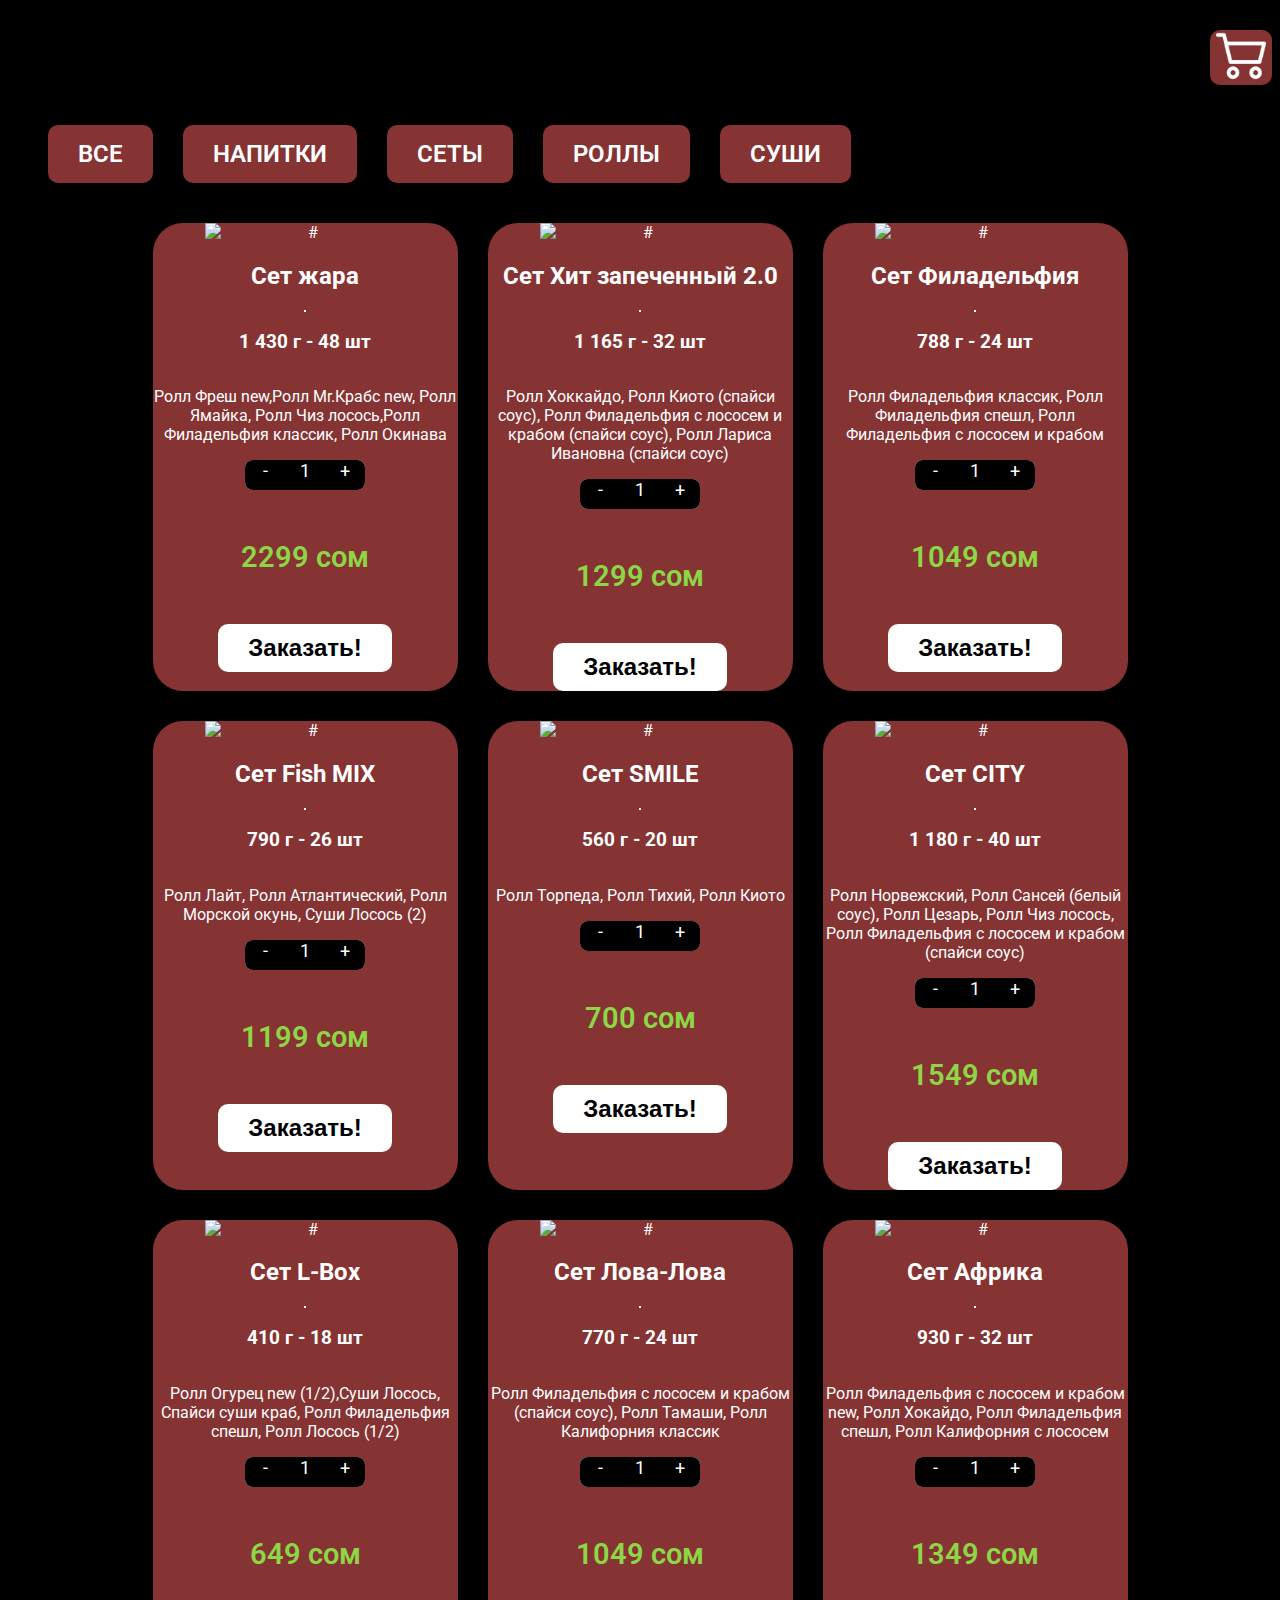
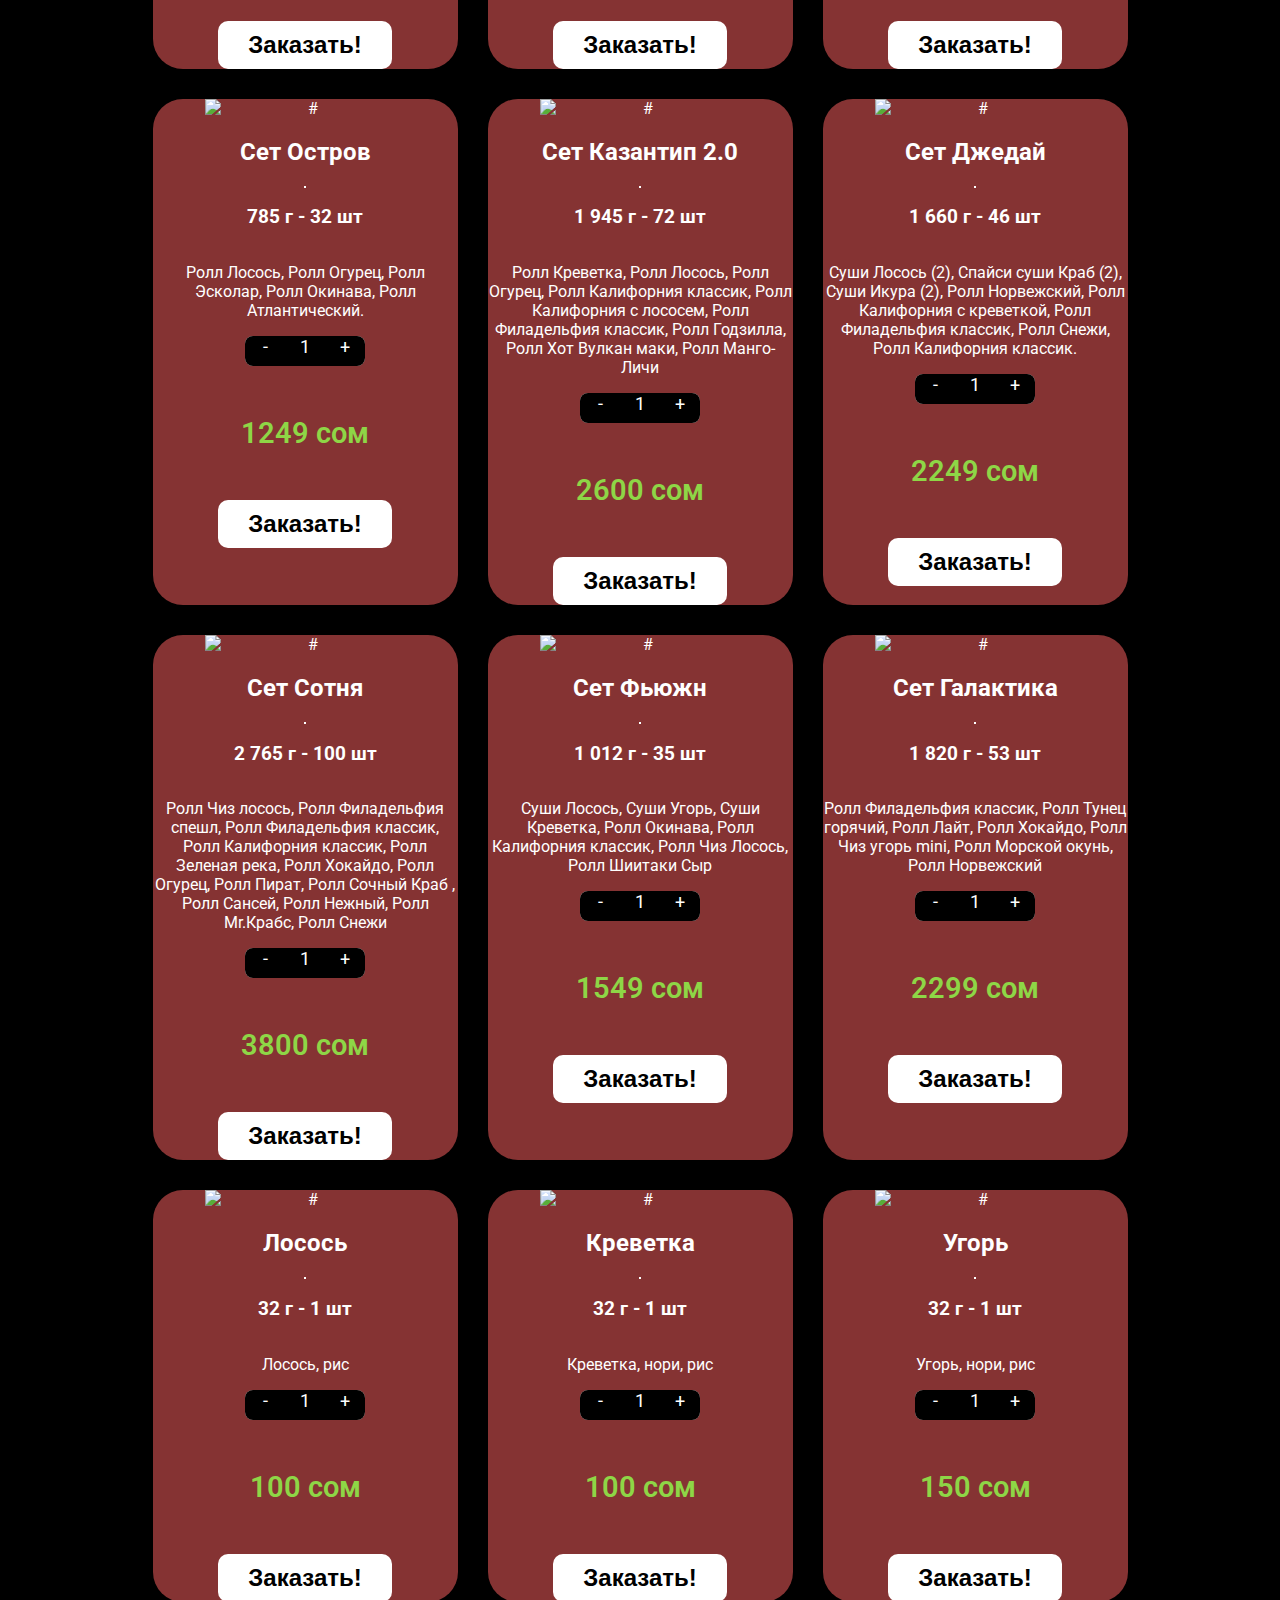
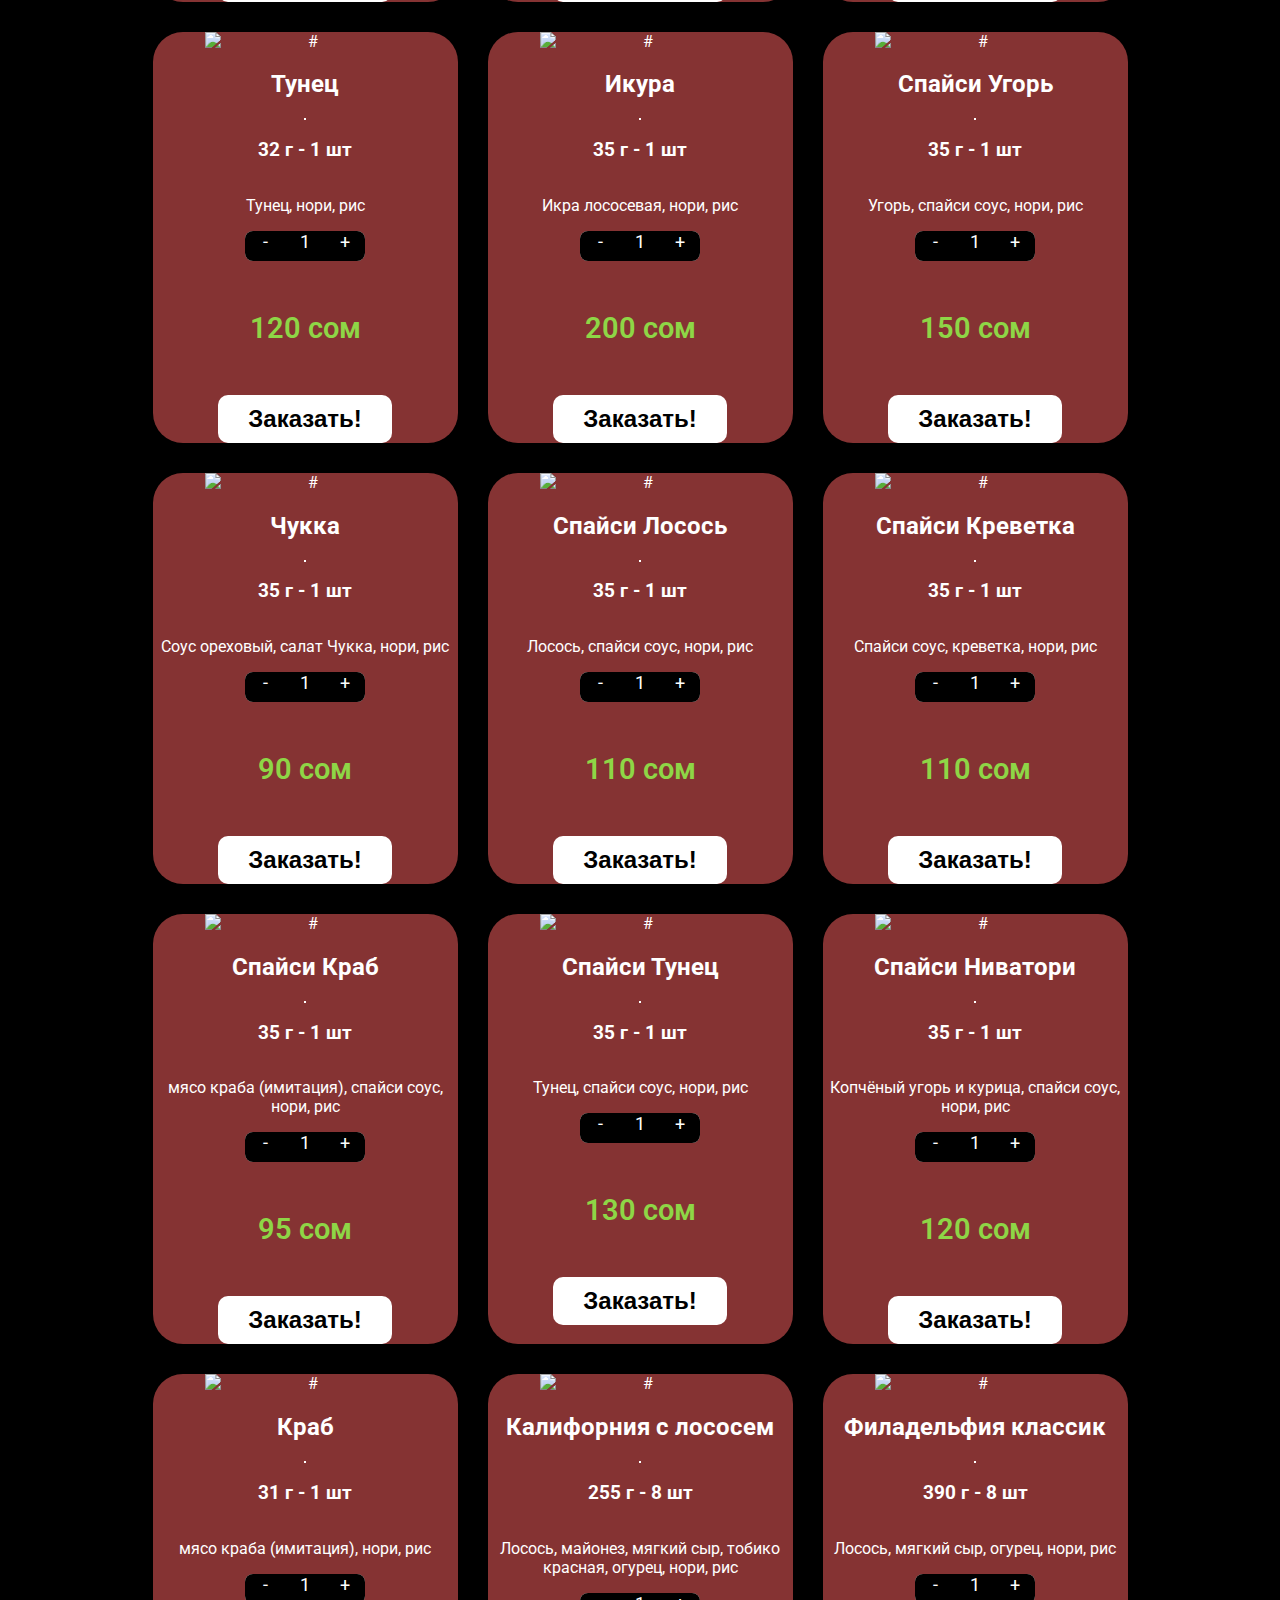
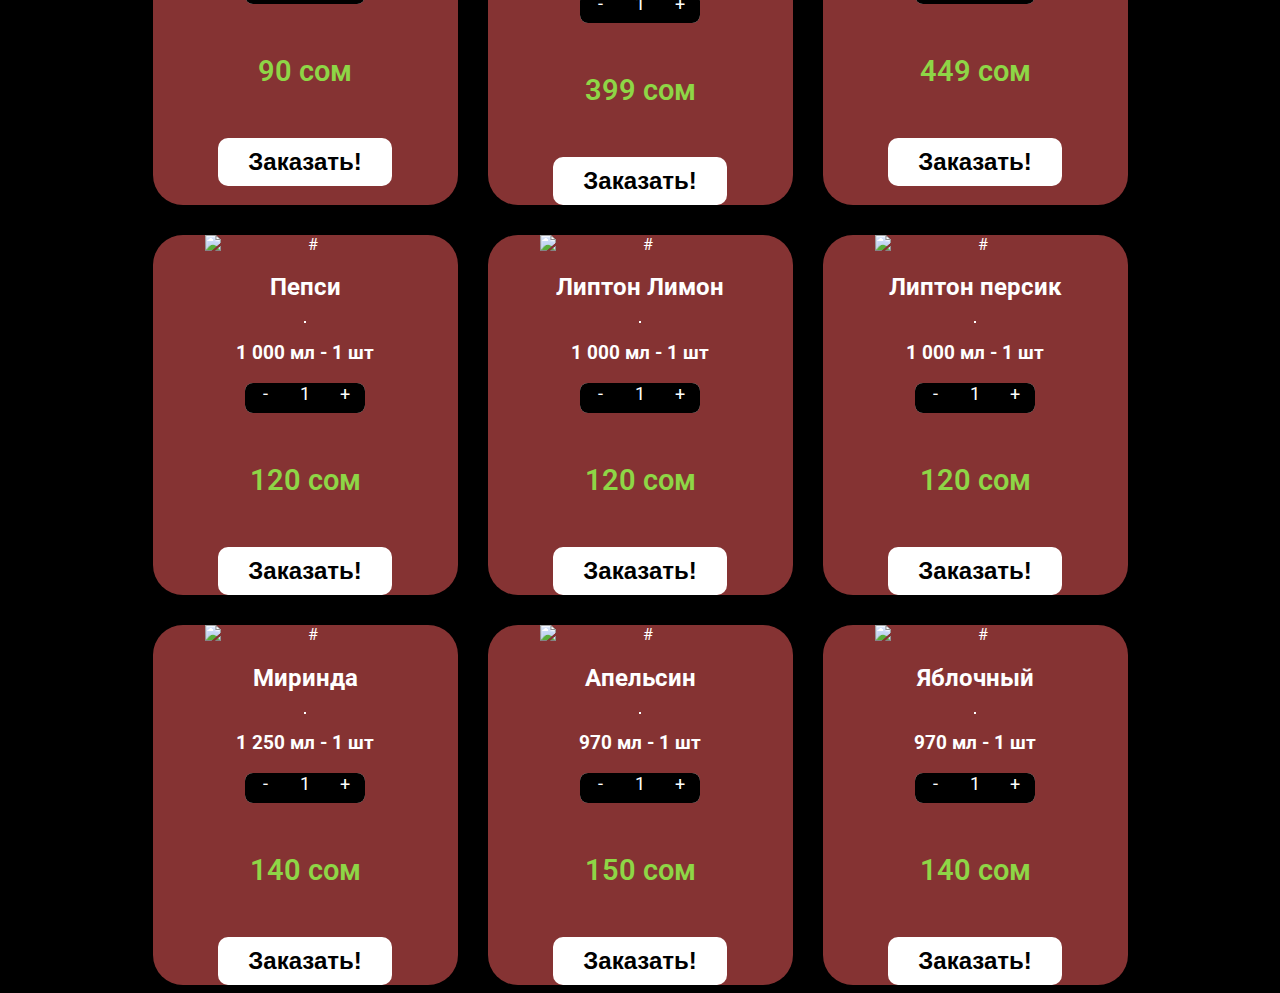
==== commit e2e416af: "add basket" ====
--- a/assets/html/catalog.html
+++ b/assets/html/catalog.html
@@ -11,12 +11,19 @@
 <body>
     <section class="catalog">
         <div class="container">
+            <div class="basket">
+                <button>
+                    <a href="./basket.html"> 
+                        <img src="../img/shopping-cart.png" alt="#">
+                    </a>
+                </button>
+            </div>
             <ul class="catalog__list">
-                <li class="catalog__item active" data-id="all">ALL</li>
-                <li class="catalog__item" data-id="drinks">DRINKS</li>
-                <li class="catalog__item" data-id="set">SET</li>
-                <li class="catalog__item" data-id="rolls">ROLLS</li>
-                <li class="catalog__item" data-id="sushi">SUSHI</li>
+                <li class="catalog__item active" data-id="all">ВСЕ</li>
+                <li class="catalog__item" data-id="drinks">НАПИТКИ</li>
+                <li class="catalog__item" data-id="set">СЕТЫ</li>
+                <li class="catalog__item" data-id="rolls">РОЛЛЫ</li>
+                <li class="catalog__item" data-id="sushi">СУШИ</li>
             </ul>
             <div class="catalog__content">
                 <div class="catalog__set set">
@@ -27,9 +34,17 @@
                     <h3>1 430 г - 48 шт</h3>
                     <p>Ролл Фреш new,Ролл Mr.Крабс new, Ролл Ямайка, Ролл Чиз лосось,Ролл Филадельфия классик, Ролл
                         Окинава</p>
-                    <h4>2 299 сом</h4>
-                    <button>Заказать!</button>
-                </div>
+                        <div class="catalog__counter counter__wrapper">
+                            <div class="catalog__control" data-action="minus">-</div>
+                            <div class="catalog__current" data-counter>1</div>
+                            <div class="catalog__control" data-action="plus">+</div>
+                        </div>
+                    <h4 data-price="2299">2 299 сом</h4>
+
+                    <button class="order-button">Заказать!</button>
+                </div>
+
+
                 <div class="catalog__set set">
                     <img src="https://sushivesla.kg/assets/images/products/21/small/5cdad0edaa6bd.png"
                         alt="#">
@@ -37,8 +52,13 @@
                     <div class="line"></div>
                     <h3>1 165 г - 32 шт</h3>
                     <p>Ролл Хоккайдо, Ролл Киото (спайси соус), Ролл Филадельфия с лососем и крабом (спайси соус), Ролл Лариса Ивановна (спайси соус)</p>
-                    <h4>1 299 сом</h4>
-                    <button>Заказать!</button>
+                    <div class="catalog__counter counter__wrapper">
+                        <div class="catalog__control" data-action="minus">-</div>
+                        <div class="catalog__current" data-counter>1</div>
+                        <div class="catalog__control" data-action="plus">+</div>
+                    </div>
+                    <h4 data-price="1299">1 299 сом</h4>
+                    <button class="order-button">Заказать!</button>
                 </div>
                 <div class="catalog__set set">
                     <img src="https://sushivesla.kg/assets/images/products/22/small/thumb-234-goods-photo-big-removebg-preview.png"
@@ -47,8 +67,13 @@
                     <div class="line"></div>
                     <h3>788 г - 24 шт</h3>
                     <p>Ролл Филадельфия классик, Ролл Филадельфия спешл, Ролл Филадельфия с лососем и крабом</p>
-                    <h4>1 049 сом</h4>
-                    <button>Заказать!</button>
+                    <div class="catalog__counter counter__wrapper">
+                        <div class="catalog__control" data-action="minus">-</div>
+                        <div class="catalog__current" data-counter>1</div>
+                        <div class="catalog__control" data-action="plus">+</div>
+                    </div>
+                    <h4 data-price="1049">1 049 сом</h4>
+                    <button class="order-button">Заказать!</button>
                 </div>
                 <div class="catalog__set set">
                     <img src="https://sushivesla.kg/assets/images/products/23/1788065d8bec8185e3cac485a51f8f9b.png"
@@ -57,8 +82,13 @@
                     <div class="line"></div>
                     <h3>790 г - 26 шт</h3>
                     <p>Ролл Лайт, Ролл Атлантический, Ролл Морской окунь, Суши Лосось (2)</p>
-                    <h4>1 199 сом</h4>
-                    <button>Заказать!</button>
+                    <div class="catalog__counter counter__wrapper">
+                        <div class="catalog__control" data-action="minus">-</div>
+                        <div class="catalog__current" data-counter>1</div>
+                        <div class="catalog__control" data-action="plus">+</div>
+                    </div>
+                    <h4 data-price="1199">1 199 сом</h4>
+                    <button class="order-button">Заказать!</button>
                 </div>
                 <div class="catalog__set set">
                     <img src="https://sushivesla.kg/assets/images/products/25/thumb-140-goods-photo-big.png"
@@ -67,8 +97,13 @@
                     <div class="line"></div>
                     <h3>560 г - 20 шт</h3>
                     <p>Ролл Торпеда, Ролл Тихий, Ролл Киото</p>
-                    <h4>700 сом</h4>
-                    <button>Заказать!</button>
+                    <div class="catalog__counter counter__wrapper">
+                        <div class="catalog__control" data-action="minus">-</div>
+                        <div class="catalog__current" data-counter>1</div>
+                        <div class="catalog__control" data-action="plus">+</div>
+                    </div>
+                    <h4 data-price="700">700 сом</h4>
+                    <button class="order-button">Заказать!</button>
                 </div>
                 <div class="catalog__set set">
                     <img src="https://sushivesla.kg/assets/images/products/28/76742c3da73b045b7543d9935eb6b8ff.png"
@@ -77,8 +112,13 @@
                     <div class="line"></div>
                     <h3>1 180 г - 40 шт</h3>
                     <p>Ролл Норвежский, Ролл Сансей (белый соус), Ролл Цезарь, Ролл Чиз лосось, Ролл Филадельфия с лососем и крабом (спайси соус)</p>
-                    <h4>1 549 сом</h4>
-                    <button>Заказать!</button>
+                    <div class="catalog__counter counter__wrapper">
+                        <div class="catalog__control" data-action="minus">-</div>
+                        <div class="catalog__current" data-counter>1</div>
+                        <div class="catalog__control" data-action="plus">+</div>
+                    </div>
+                    <h4 data-price="1549">1 549 сом</h4>
+                    <button class="order-button">Заказать!</button>
                 </div>
                 <div class="catalog__set set">
                     <img src="https://sushivesla.kg/assets/images/products/70/thumb-228-goods-photo-big-removebg-preview.png"
@@ -87,8 +127,13 @@
                     <div class="line"></div>
                     <h3>410 г - 18 шт</h3>
                     <p>Ролл Огурец new (1/2),Суши Лосось, Спайси суши краб, Ролл Филадельфия спешл, Ролл Лосось (1/2)</p>
-                    <h4>649 сом</h4>
-                    <button>Заказать!</button>
+                    <div class="catalog__counter counter__wrapper">
+                        <div class="catalog__control" data-action="minus">-</div>
+                        <div class="catalog__current" data-counter>1</div>
+                        <div class="catalog__control" data-action="plus">+</div>
+                    </div>
+                    <h4 data-price="649">649 сом</h4>
+                    <button class="order-button">Заказать!</button>
                 </div>
                 <div class="catalog__set set">
                     <img src="https://sushivesla.kg/assets/images/products/71/thumb-230-goods-photo-big-removebg-preview.png"
@@ -97,8 +142,13 @@
                     <div class="line"></div>
                     <h3>770 г - 24 шт</h3>
                     <p>Ролл Филадельфия с лососем и крабом (спайси соус), Ролл Тамаши, Ролл Калифорния классик</p>
-                    <h4>1 049 сом</h4>
-                    <button>Заказать!</button>
+                    <div class="catalog__counter counter__wrapper">
+                        <div class="catalog__control" data-action="minus">-</div>
+                        <div class="catalog__current" data-counter>1</div>
+                        <div class="catalog__control" data-action="plus">+</div>
+                    </div>
+                    <h4 data-price="1049">1 049 сом</h4>
+                    <button class="order-button">Заказать!</button>
                 </div>
                 <div class="catalog__set set">
                     <img src="https://sushivesla.kg/assets/images/products/72/thumb-232-goods-photo-big-removebg-preview.png"
@@ -107,8 +157,13 @@
                     <div class="line"></div>
                     <h3>930 г - 32 шт</h3>
                     <p>Ролл Филадельфия с лососем и крабом new, Ролл Хокайдо, Ролл Филадельфия спешл, Ролл Калифорния с лососем</p>
-                    <h4>1 349 сом</h4>
-                    <button>Заказать!</button>
+                    <div class="catalog__counter counter__wrapper">
+                        <div class="catalog__control" data-action="minus">-</div>
+                        <div class="catalog__current" data-counter>1</div>
+                        <div class="catalog__control" data-action="plus">+</div>
+                    </div>
+                    <h4 data-price="1349">1 349 сом</h4>
+                    <button class="order-button">Заказать!</button>
                 </div>
                 <div class="catalog__set set">
                     <img src="https://sushivesla.kg/assets/images/products/73/thumb-99-goods-photo-big-removebg-preview.png"
@@ -117,8 +172,13 @@
                     <div class="line"></div>
                     <h3>785 г - 32 шт</h3>
                     <p>Ролл Лосось, Ролл Огурец, Ролл Эсколар, Ролл Окинава, Ролл Атлантический.</p>
-                    <h4>1 249 сом</h4>
-                    <button>Заказать!</button>
+                    <div class="catalog__counter counter__wrapper">
+                        <div class="catalog__control" data-action="minus">-</div>
+                        <div class="catalog__current" data-counter>1</div>
+                        <div class="catalog__control" data-action="plus">+</div>
+                    </div>
+                    <h4 data-price="1249">1 249 сом</h4>
+                    <button class="order-button">Заказать!</button>
                 </div>
                 <div class="catalog__set set">
                     <img src="https://sushivesla.kg/assets/images/products/76/thumb-266-goods-photo-big-removebg-preview.png"
@@ -127,8 +187,13 @@
                     <div class="line"></div>
                     <h3>1 945 г - 72 шт</h3>
                     <p>Ролл Креветка, Ролл Лосось, Ролл Огурец, Ролл Калифорния классик, Ролл Калифорния с лососем, Ролл Филадельфия классик, Ролл Годзилла, Ролл Хот Вулкан маки, Ролл Манго-Личи</p>
-                    <h4>2 600 сом</h4>
-                    <button>Заказать!</button>
+                    <div class="catalog__counter counter__wrapper">
+                        <div class="catalog__control" data-action="minus">-</div>
+                        <div class="catalog__current" data-counter>1</div>
+                        <div class="catalog__control" data-action="plus">+</div>
+                    </div>
+                    <h4 data-price="2600">2 600 сом</h4>
+                    <button class="order-button">Заказать!</button>
                 </div>
                 <div class="catalog__set set">
                     <img src="https://sushivesla.kg/assets/images/products/77/thumb-117-goods-photo-big-removebg-preview.png"
@@ -137,8 +202,13 @@
                     <div class="line"></div>
                     <h3>1 660 г - 46 шт</h3>
                     <p>Суши Лосось (2), Спайси суши Краб (2), Суши Икура (2), Ролл Норвежский, Ролл Калифорния с креветкой, Ролл Филадельфия классик, Ролл Снежи, Ролл Калифорния классик.</p>
-                    <h4>2 249 сом</h4>
-                    <button>Заказать!</button>
+                    <div class="catalog__counter counter__wrapper">
+                        <div class="catalog__control" data-action="minus">-</div>
+                        <div class="catalog__current" data-counter>1</div>
+                        <div class="catalog__control" data-action="plus">+</div>
+                    </div>
+                    <h4 data-price="2249">2 249 сом</h4>
+                    <button class="order-button">Заказать!</button>
                 </div>
                 <div class="catalog__set set">
                     <img src="https://sushivesla.kg/assets/images/products/79/thumb-229-goods-photo-big-removebg-preview.png"
@@ -147,8 +217,13 @@
                     <div class="line"></div>
                     <h3>2 765 г - 100 шт</h3>
                     <p>Ролл Чиз лосось, Ролл Филадельфия спешл, Ролл Филадельфия классик, Ролл Калифорния классик, Ролл Зеленая река, Ролл Хокайдо, Ролл Огурец, Ролл Пират, Ролл Сочный Краб , Ролл Сансей, Ролл Нежный, Ролл Mr.Крабс, Ролл Снежи</p>
-                    <h4>3 800 сом</h4>
-                    <button>Заказать!</button>
+                    <div class="catalog__counter counter__wrapper">
+                        <div class="catalog__control" data-action="minus">-</div>
+                        <div class="catalog__current" data-counter>1</div>
+                        <div class="catalog__control" data-action="plus">+</div>
+                    </div>
+                    <h4 data-price="3800">3 800 сом</h4>
+                    <button class="order-button">Заказать!</button>
                 </div>
                 <div class="catalog__set set">
                     <img src="https://sushivesla.kg/assets/images/products/80/thumb-124-goods-photo-big-removebg-preview.png"
@@ -157,8 +232,13 @@
                     <div class="line"></div>
                     <h3>1 012 г - 35 шт</h3>
                     <p>Суши Лосось, Суши Угорь, Суши Креветка, Ролл Окинава, Ролл Калифорния классик, Ролл Чиз Лосось, Ролл Шиитаки Сыр</p>
-                    <h4>1 549 сом</h4>
-                    <button>Заказать!</button>
+                    <div class="catalog__counter counter__wrapper">
+                        <div class="catalog__control" data-action="minus">-</div>
+                        <div class="catalog__current" data-counter>1</div>
+                        <div class="catalog__control" data-action="plus">+</div>
+                    </div>
+                    <h4 data-price="1549">1 549 сом</h4>
+                    <button class="order-button">Заказать!</button>
                 </div>
                 <div class="catalog__set set">
                     <img src="https://sushivesla.kg/assets/images/products/81/thumb-204-goods-photo-big-removebg-preview.png"
@@ -167,8 +247,13 @@
                     <div class="line"></div>
                     <h3>1 820 г - 53 шт</h3>
                     <p>Ролл Филадельфия классик, Ролл Тунец горячий, Ролл Лайт, Ролл Хокайдо, Ролл Чиз угорь mini, Ролл Морской окунь, Ролл Норвежский</p>
-                    <h4>2 299 сом</h4>
-                    <button>Заказать!</button>
+                    <div class="catalog__counter counter__wrapper">
+                        <div class="catalog__control" data-action="minus">-</div>
+                        <div class="catalog__current" data-counter>1</div>
+                        <div class="catalog__control" data-action="plus">+</div>
+                    </div>
+                    <h4 data-price="2299">2 299 сом</h4>
+                    <button class="order-button">Заказать!</button>
                 </div>
                 <div class="catalog__set sushi">
                     <img src="https://sushivesla.kg/assets/images/products/32/sushislososem-570x570.png"
@@ -177,8 +262,13 @@
                     <div class="line"></div>
                     <h3>32 г - 1 шт</h3>
                     <p>Лосось, рис</p>
-                    <h4>100 сом</h4>
-                    <button>Заказать!</button>
+                    <div class="catalog__counter counter__wrapper">
+                        <div class="catalog__control" data-action="minus">-</div>
+                        <div class="catalog__current" data-counter>1</div>
+                        <div class="catalog__control" data-action="plus">+</div>
+                    </div>
+                    <h4 data-price="100"> 100 сом</h4>
+                    <button class="order-button">Заказать!</button>
                 </div>
                 <div class="catalog__set sushi">
                     <img src="https://sushivesla.kg/assets/images/products/34/format-153.png"
@@ -187,8 +277,13 @@
                     <div class="line"></div>
                     <h3>32 г - 1 шт</h3>
                     <p>Креветка, нори, рис</p>
-                    <h4>100 сом</h4>
-                    <button>Заказать!</button>
+                    <div class="catalog__counter counter__wrapper">
+                        <div class="catalog__control" data-action="minus">-</div>
+                        <div class="catalog__current" data-counter>1</div>
+                        <div class="catalog__control" data-action="plus">+</div>
+                    </div>
+                    <h4 data-price="100">100 сом</h4>
+                    <button class="order-button">Заказать!</button>
                 </div>
                 <div class="catalog__set sushi">
                     <img src="https://sushivesla.kg/assets/images/products/35/253158050003212.png"
@@ -197,8 +292,13 @@
                     <div class="line"></div>
                     <h3>32 г - 1 шт</h3>
                     <p>Угорь, нори, рис</p>
-                    <h4>150 сом</h4>
-                    <button>Заказать!</button>
+                    <div class="catalog__counter counter__wrapper">
+                        <div class="catalog__control" data-action="minus">-</div>
+                        <div class="catalog__current" data-counter>1</div>
+                        <div class="catalog__control" data-action="plus">+</div>
+                    </div>
+                    <h4 data-price="150">150 сом</h4>
+                    <button class="order-button">Заказать!</button>
                 </div>
                 <div class="catalog__set sushi">
                     <img src="https://sushivesla.kg/assets/images/products/36/825322-1543780418.5883-original.png"
@@ -207,8 +307,13 @@
                     <div class="line"></div>
                     <h3>32 г - 1 шт</h3>
                     <p>Тунец, нори, рис</p>
-                    <h4>120 сом</h4>
-                    <button>Заказать!</button>
+                    <div class="catalog__counter counter__wrapper">
+                        <div class="catalog__control" data-action="minus">-</div>
+                        <div class="catalog__current" data-counter>1</div>
+                        <div class="catalog__control" data-action="plus">+</div>
+                    </div>
+                    <h4 data-price="120">120 сом</h4>
+                    <button class="order-button">Заказать!</button>
                 </div>
                 <div class="catalog__set sushi">
                     <img src="https://sushivesla.kg/assets/images/products/37/ikura-sushi.png"
@@ -217,8 +322,13 @@
                     <div class="line"></div>
                     <h3>35 г - 1 шт</h3>
                     <p>Икра лососевая, нори, рис</p>
-                    <h4>200 сом</h4>
-                    <button>Заказать!</button>
+                    <div class="catalog__counter counter__wrapper">
+                        <div class="catalog__control" data-action="minus">-</div>
+                        <div class="catalog__current" data-counter>1</div>
+                        <div class="catalog__control" data-action="plus">+</div>
+                    </div>
+                    <h4 data-price="200">200 сом</h4>
+                    <button class="order-button">Заказать!</button>
                 </div>
                 <div class="catalog__set sushi">
                     <img src="https://sushivesla.kg/assets/images/products/38/423423423.png"
@@ -227,8 +337,13 @@
                     <div class="line"></div>
                     <h3>35 г - 1 шт</h3>
                     <p>Угорь, спайси соус, нори, рис</p>
-                    <h4>150 сом</h4>
-                    <button>Заказать!</button>
+                    <div class="catalog__counter counter__wrapper">
+                        <div class="catalog__control" data-action="minus">-</div>
+                        <div class="catalog__current" data-counter>1</div>
+                        <div class="catalog__control" data-action="plus">+</div>
+                    </div>
+                    <h4 data-price="150">150 сом</h4>
+                    <button class="order-button">Заказать!</button>
                 </div>
                 <div class="catalog__set sushi">
                     <img src="https://sushivesla.kg/assets/images/products/39/3423532423.png"
@@ -237,8 +352,13 @@
                     <div class="line"></div>
                     <h3>35 г - 1 шт</h3>
                     <p>Соус ореховый, салат Чукка, нори, рис</p>
-                    <h4>90 сом</h4>
-                    <button>Заказать!</button>
+                    <div class="catalog__counter counter__wrapper">
+                        <div class="catalog__control" data-action="minus">-</div>
+                        <div class="catalog__current" data-counter>1</div>
+                        <div class="catalog__control" data-action="plus">+</div>
+                    </div>
+                    <h4 data-price="90">90 сом</h4>
+                    <button class="order-button">Заказать!</button>
                 </div>
                 <div class="catalog__set sushi">
                     <img src="https://sushivesla.kg/assets/images/products/40/spajs-sushi-s-lososem.jpg.png"
@@ -247,8 +367,13 @@
                     <div class="line"></div>
                     <h3>35 г - 1 шт</h3>
                     <p>Лосось, спайси соус, нори, рис</p>
-                    <h4>110 сом</h4>
-                    <button>Заказать!</button>
+                    <div class="catalog__counter counter__wrapper">
+                        <div class="catalog__control" data-action="minus">-</div>
+                        <div class="catalog__current" data-counter>1</div>
+                        <div class="catalog__control" data-action="plus">+</div>
+                    </div>
+                    <h4 data-price="110">110 сом</h4>
+                    <button class="order-button">Заказать!</button>
                 </div>
                 <div class="catalog__set sushi">
                     <img src="https://sushivesla.kg/assets/images/products/41/small/5345345345.png"
@@ -257,8 +382,13 @@
                     <div class="line"></div>
                     <h3>35 г - 1 шт</h3>
                     <p>Спайси соус, креветка, нори, рис</p>
-                    <h4>110 сом</h4>
-                    <button>Заказать!</button>
+                    <div class="catalog__counter counter__wrapper">
+                        <div class="catalog__control" data-action="minus">-</div>
+                        <div class="catalog__current" data-counter>1</div>
+                        <div class="catalog__control" data-action="plus">+</div>
+                    </div>
+                    <h4 data-price="110">110 сом</h4>
+                    <button class="order-button">Заказать!</button>
                 </div>
                 <div class="catalog__set sushi">
                     <img src="https://sushivesla.kg/assets/images/products/42/small/1-17.png"
@@ -267,8 +397,13 @@
                     <div class="line"></div>
                     <h3>35 г - 1 шт</h3>
                     <p>мясо краба (имитация), спайси соус, нори, рис</p>
-                    <h4>95 сом</h4>
-                    <button>Заказать!</button>
+                    <div class="catalog__counter counter__wrapper">
+                        <div class="catalog__control" data-action="minus">-</div>
+                        <div class="catalog__current" data-counter>1</div>
+                        <div class="catalog__control" data-action="plus">+</div>
+                    </div>
+                    <h4 data-price="95">95 сом</h4>
+                    <button class="order-button">Заказать!</button>
                 </div>
                 <div class="catalog__set sushi">
                     <img src="https://sushivesla.kg/assets/images/products/43/small/1123-maguro-karami.png"
@@ -277,8 +412,13 @@
                     <div class="line"></div>
                     <h3>35 г - 1 шт</h3>
                     <p>Тунец, спайси соус, нори, рис</p>
-                    <h4>130 сом</h4>
-                    <button>Заказать!</button>
+                    <div class="catalog__counter counter__wrapper">
+                        <div class="catalog__control" data-action="minus">-</div>
+                        <div class="catalog__current" data-counter>1</div>
+                        <div class="catalog__control" data-action="plus">+</div>
+                    </div>
+                    <h4 data-price="130">130 сом</h4>
+                    <button class="order-button">Заказать!</button>
                 </div>
                 <div class="catalog__set sushi">
                     <img src="https://sushivesla.kg/assets/images/products/44/small/thumb-178-goods-photo-big.png"
@@ -287,8 +427,13 @@
                     <div class="line"></div>
                     <h3>35 г - 1 шт</h3>
                     <p>Копчёный угорь и курица, спайси соус, нори, рис</p>
-                    <h4>120 сом</h4>
-                    <button>Заказать!</button>
+                    <div class="catalog__counter counter__wrapper">
+                        <div class="catalog__control" data-action="minus">-</div>
+                        <div class="catalog__current" data-counter>1</div>
+                        <div class="catalog__control" data-action="plus">+</div>
+                    </div>
+                    <h4 data-price="120">120 сом</h4>
+                    <button class="order-button">Заказать!</button>
                 </div>
                 <div class="catalog__set sushi">
                     <img src="https://sushivesla.kg/assets/images/products/45/small/thumb-179-goods-photo-big.png"
@@ -297,8 +442,13 @@
                     <div class="line"></div>
                     <h3>31 г - 1 шт</h3>
                     <p>мясо краба (имитация), нори, рис</p>
-                    <h4>90 сом</h4>
-                    <button>Заказать!</button>
+                    <div class="catalog__counter counter__wrapper">
+                        <div class="catalog__control" data-action="minus">-</div>
+                        <div class="catalog__current" data-counter>1</div>
+                        <div class="catalog__control" data-action="plus">+</div>
+                    </div>
+                    <h4 data-price="90">90 сом</h4>
+                    <button class="order-button">Заказать!</button>
                 </div>
                 <div class="catalog__set rolls">
                     <img src="https://sushivesla.kg/assets/images/products/26/small/thumb-42-goods-photo-big-removebg-preview.png"
@@ -307,8 +457,13 @@
                     <div class="line"></div>
                     <h3>255 г - 8 шт</h3>
                     <p>Лосось, майонез, мягкий сыр, тобико красная, огурец, нори, рис</p>
-                    <h4>399 сом</h4>
-                    <button>Заказать!</button>
+                    <div class="catalog__counter counter__wrapper">
+                        <div class="catalog__control" data-action="minus">-</div>
+                        <div class="catalog__current" data-counter>1</div>
+                        <div class="catalog__control" data-action="plus">+</div>
+                    </div>
+                    <h4 data-price="399">399 сом</h4>
+                    <button class="order-button">Заказать!</button>
                 </div>
                 <div class="catalog__set rolls">
                     <img src="https://sushivesla.kg/assets/images/products/27/small/thumb-40-goods-photo-big-removebg-preview.png"
@@ -317,8 +472,13 @@
                     <div class="line"></div>
                     <h3>390 г - 8 шт</h3>
                     <p>Лосось, мягкий сыр, огурец, нори, рис</p>
-                    <h4>449 сом</h4>
-                    <button>Заказать!</button>
+                    <div class="catalog__counter counter__wrapper">
+                        <div class="catalog__control" data-action="minus">-</div>
+                        <div class="catalog__current" data-counter>1</div>
+                        <div class="catalog__control" data-action="plus">+</div>
+                    </div>
+                    <h4 data-price="449">449 сом</h4>
+                    <button class="order-button">Заказать!</button>
                 </div>
                 <div class="catalog__set drinks">
                     <img src="https://sushivesla.kg/assets/images/products/53/small/a5e3c7a96c0a5af7040a9d0c36354ac7.png"
@@ -326,8 +486,13 @@
                     <h2>Пепси</h2>
                     <div class="line"></div>
                     <h3>1 000 мл - 1 шт</h3>
-                    <h4>120 сом</h4>
-                    <button>Заказать!</button>
+                    <div class="catalog__counter counter__wrapper">
+                        <div class="catalog__control" data-action="minus">-</div>
+                        <div class="catalog__current" data-counter>1</div>
+                        <div class="catalog__control" data-action="plus">+</div>
+                    </div>
+                    <h4 data-price="120">120 сом</h4>
+                    <button class="order-button">Заказать!</button>
                 </div>
                 <div class="catalog__set drinks">
                     <img src="https://sushivesla.kg/assets/images/products/54/small/9ndfohh3af69tk6ryukcohc3-650x650.png"
@@ -335,8 +500,13 @@
                     <h2>Липтон Лимон</h2>
                     <div class="line"></div>
                     <h3>1 000 мл - 1 шт</h3>
-                    <h4>120 сом</h4>
-                    <button>Заказать!</button>
+                    <div class="catalog__counter counter__wrapper">
+                        <div class="catalog__control" data-action="minus">-</div>
+                        <div class="catalog__current" data-counter>1</div>
+                        <div class="catalog__control" data-action="plus">+</div>
+                    </div>
+                    <h4 data-price="120">120 сом</h4>
+                    <button class="order-button">Заказать!</button>
                 </div>
                 <div class="catalog__set drinks">
                     <img src="https://sushivesla.kg/assets/images/products/55/small/f55edc53968409a87a49b4e138cfbc81.png"
@@ -344,8 +514,13 @@
                     <h2>Липтон персик</h2>
                     <div class="line"></div>
                     <h3>1 000 мл - 1 шт</h3>
-                    <h4>120 сом</h4>
-                    <button>Заказать!</button>
+                    <div class="catalog__counter counter__wrapper">
+                        <div class="catalog__control" data-action="minus">-</div>
+                        <div class="catalog__current" data-counter>1</div>
+                        <div class="catalog__control" data-action="plus">+</div>
+                    </div>
+                    <h4 data-price="120">120 сом</h4>
+                    <button class="order-button">Заказать!</button>
                 </div>
                 <div class="catalog__set drinks">
                     <img src="https://sushivesla.kg/assets/images/products/55/small/f55edc53968409a87a49b4e138cfbc81.png"
@@ -353,8 +528,13 @@
                     <h2>Миринда</h2>
                     <div class="line"></div>
                     <h3>1 250 мл - 1 шт</h3>
-                    <h4>140 сом</h4>
-                    <button>Заказать!</button>
+                    <div class="catalog__counter counter__wrapper">
+                        <div class="catalog__control" data-action="minus">-</div>
+                        <div class="catalog__current" data-counter>1</div>
+                        <div class="catalog__control" data-action="plus">+</div>
+                    </div>
+                    <h4 data-price="140">140 сом</h4>
+                    <button class="order-button">Заказать!</button>
                 </div>
                 <div class="catalog__set drinks">
                     <img src="https://sushivesla.kg/assets/images/products/58/small/ru-pim-528147001001-01.png"
@@ -362,8 +542,13 @@
                     <h2>Апельсин</h2>
                     <div class="line"></div>
                     <h3>970 мл - 1 шт</h3>
-                    <h4>150 сом</h4>
-                    <button>Заказать!</button>
+                    <div class="catalog__counter counter__wrapper">
+                        <div class="catalog__control" data-action="minus">-</div>
+                        <div class="catalog__current" data-counter>1</div>
+                        <div class="catalog__control" data-action="plus">+</div>
+                    </div>
+                    <h4 data-price="150">150 сом</h4>
+                    <button class="order-button">Заказать!</button>
                 </div>
                 <div class="catalog__set drinks">
                     <img src="https://sushivesla.kg/assets/images/products/60/small/ru-pim-528155001001-01.png"
@@ -371,14 +556,21 @@
                     <h2>Яблочный</h2>
                     <div class="line"></div>
                     <h3>970 мл - 1 шт</h3>
-                    <h4>140 сом</h4>
-                    <button>Заказать!</button>
+                    <div class="catalog__counter counter__wrapper">
+                        <div class="catalog__control" data-action="minus">-</div>
+                        <div class="catalog__current" data-counter>1</div>
+                        <div class="catalog__control" data-action="plus">+</div>
+                    </div>
+                    <h4 data-price="140">140 сом</h4>
+                    <button class="order-button">Заказать!</button>
                 </div>
             </div>
         </div>
     </section>
 
     <script src="../js/filter.js"></script>
+    <script src="../js/counter.js"></script>
+    <script src="../js/cart.js"></script>
 </body>
 
 </html>--- a/css/style.css
+++ b/css/style.css
@@ -110,7 +110,7 @@
   text-align: center;
   background: rgb(133, 51, 51);
   width: 350px;
-  padding: 15px 0;
+  padding: 15px 10px;
   border-radius: 40px;
 }
 
@@ -133,9 +133,13 @@
 
 .catalog__list {
   display: flex;
-  justify-content: center;
+  justify-content: start;
   gap: 30px;
   margin: 40px 0;
+  overflow: scroll;
+}
+.catalog__list::-webkit-scrollbar {
+  display: none;
 }
 .catalog__list li {
   cursor: pointer;
@@ -145,6 +149,7 @@
   padding: 15px 30px;
   border-radius: 10px;
   transition: 0.5s;
+  white-space: nowrap;
 }
 .catalog__list li:hover {
   background: rgb(80, 30, 30);
@@ -160,6 +165,9 @@
   border-radius: 30px;
   background: rgb(133, 51, 51);
   text-align: center;
+  display: flex;
+  flex-direction: column;
+  align-items: center;
 }
 .catalog__set h4 {
   font-size: 29px;
@@ -183,4 +191,84 @@
 }
 .catalog .line {
   border: solid 1px #fff;
+}
+.catalog__counter {
+  background: #f2ede7;
+  border-radius: 8px;
+  width: 120px;
+  display: flex;
+  font-size: 18px;
+  height: 30px;
+  overflow: hidden;
+}
+.catalog__control {
+  width: 40px;
+  cursor: pointer;
+  transition: 0.2s ease-in;
+  text-align: center;
+  background: black;
+}
+.catalog__control:hover {
+  background: #FFF;
+  color: #000;
+}
+.catalog__current {
+  width: 40px;
+  background: black;
+}
+
+.basket {
+  display: flex;
+  justify-content: flex-end;
+  margin: 30px 0;
+}
+.basket button {
+  background: rgb(133, 51, 51);
+}
+.basket img {
+  width: 50px;
+}
+
+.clear-cart {
+  width: 200px;
+  color: #fff;
+  background: rgb(133, 51, 51);
+  padding: 20px 0;
+  font-weight: 700;
+  font-size: 18px;
+}
+
+.cart {
+  margin: 40px 0;
+}
+
+.cart-item {
+  background: rgb(133, 51, 51);
+  padding: 25px 20px;
+  border-radius: 20px;
+  width: 400px;
+}
+
+.cart-items {
+  display: flex;
+  gap: 30px;
+  border-radius: 20px;
+  text-align: center;
+  padding: 20px 10px;
+}
+.cart-items img {
+  width: 200px;
+}
+.cart-items p {
+  font-size: 20px;
+  font-weight: 600;
+}
+.cart-items h3 {
+  font-size: 26px;
+}
+
+.cart-total {
+  font-weight: 600;
+  font-size: 30px;
+  margin: 30px 0;
 }/*# sourceMappingURL=style.css.map */